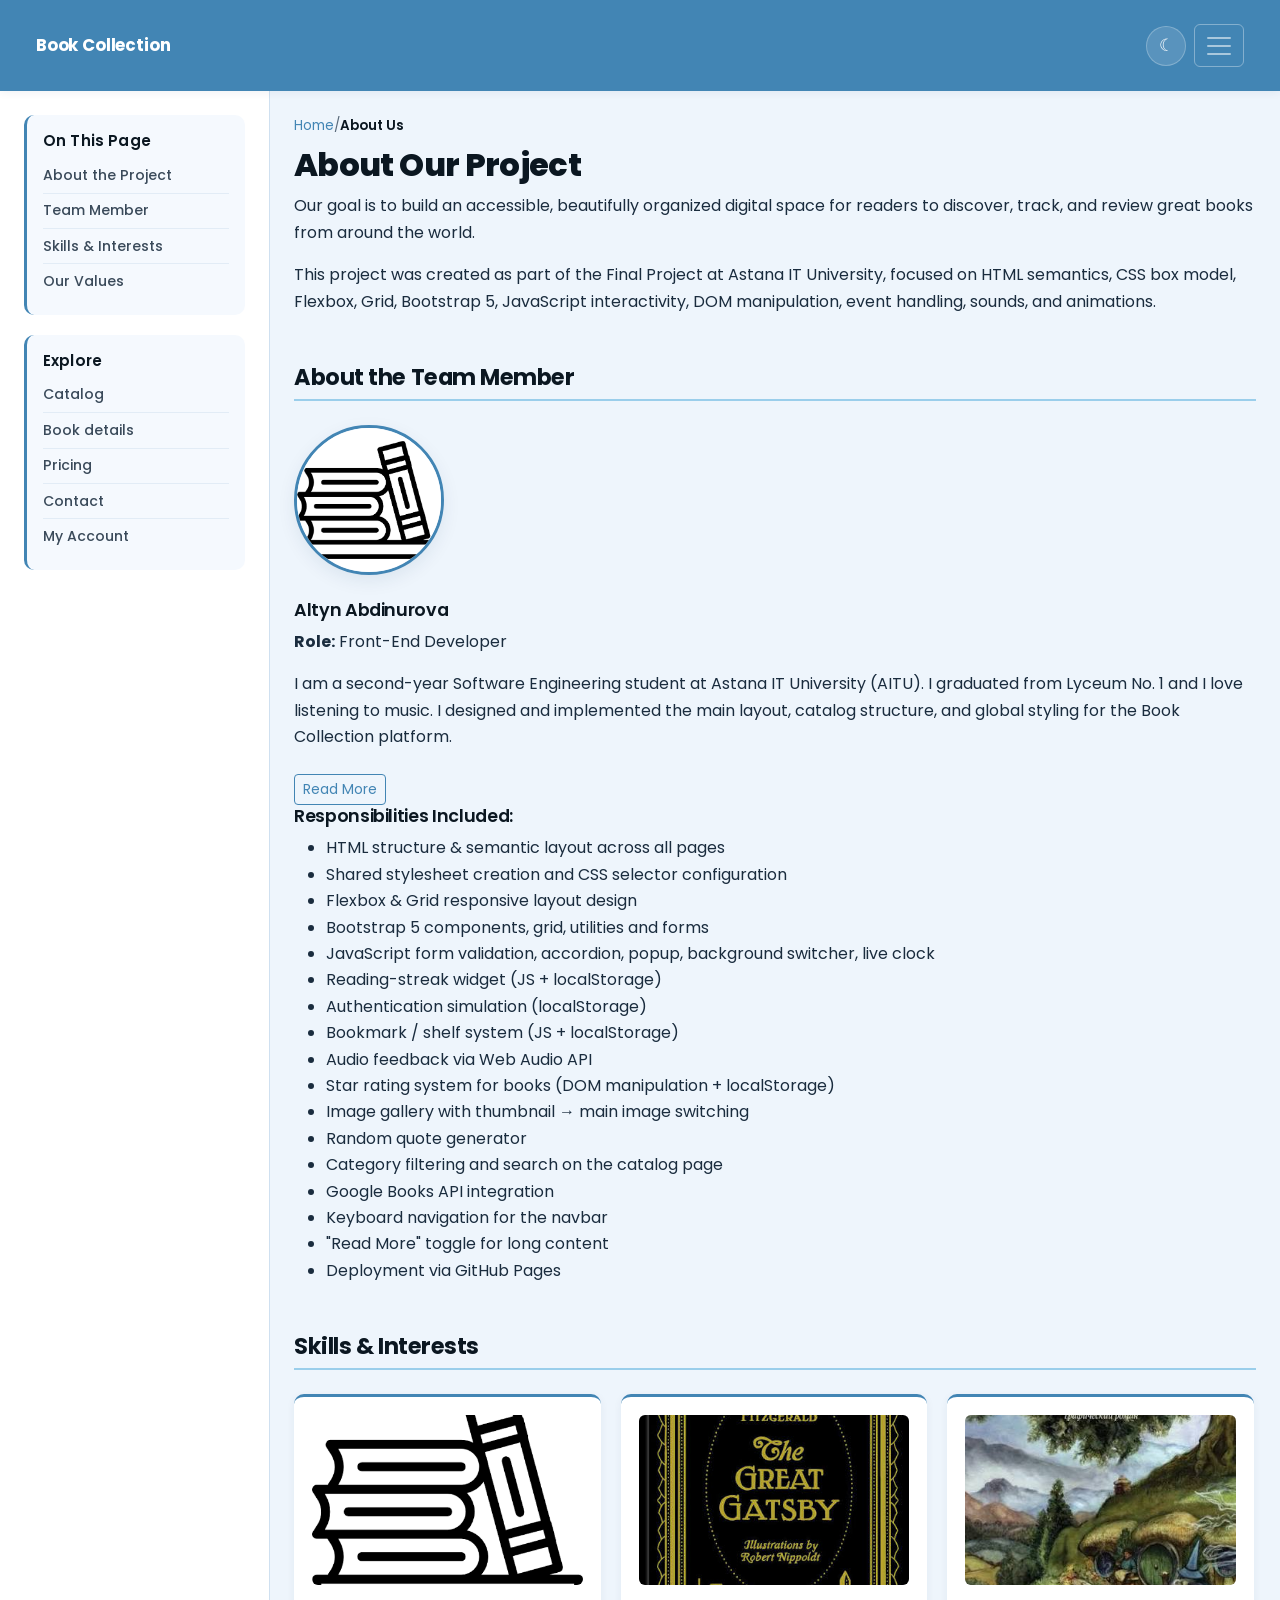
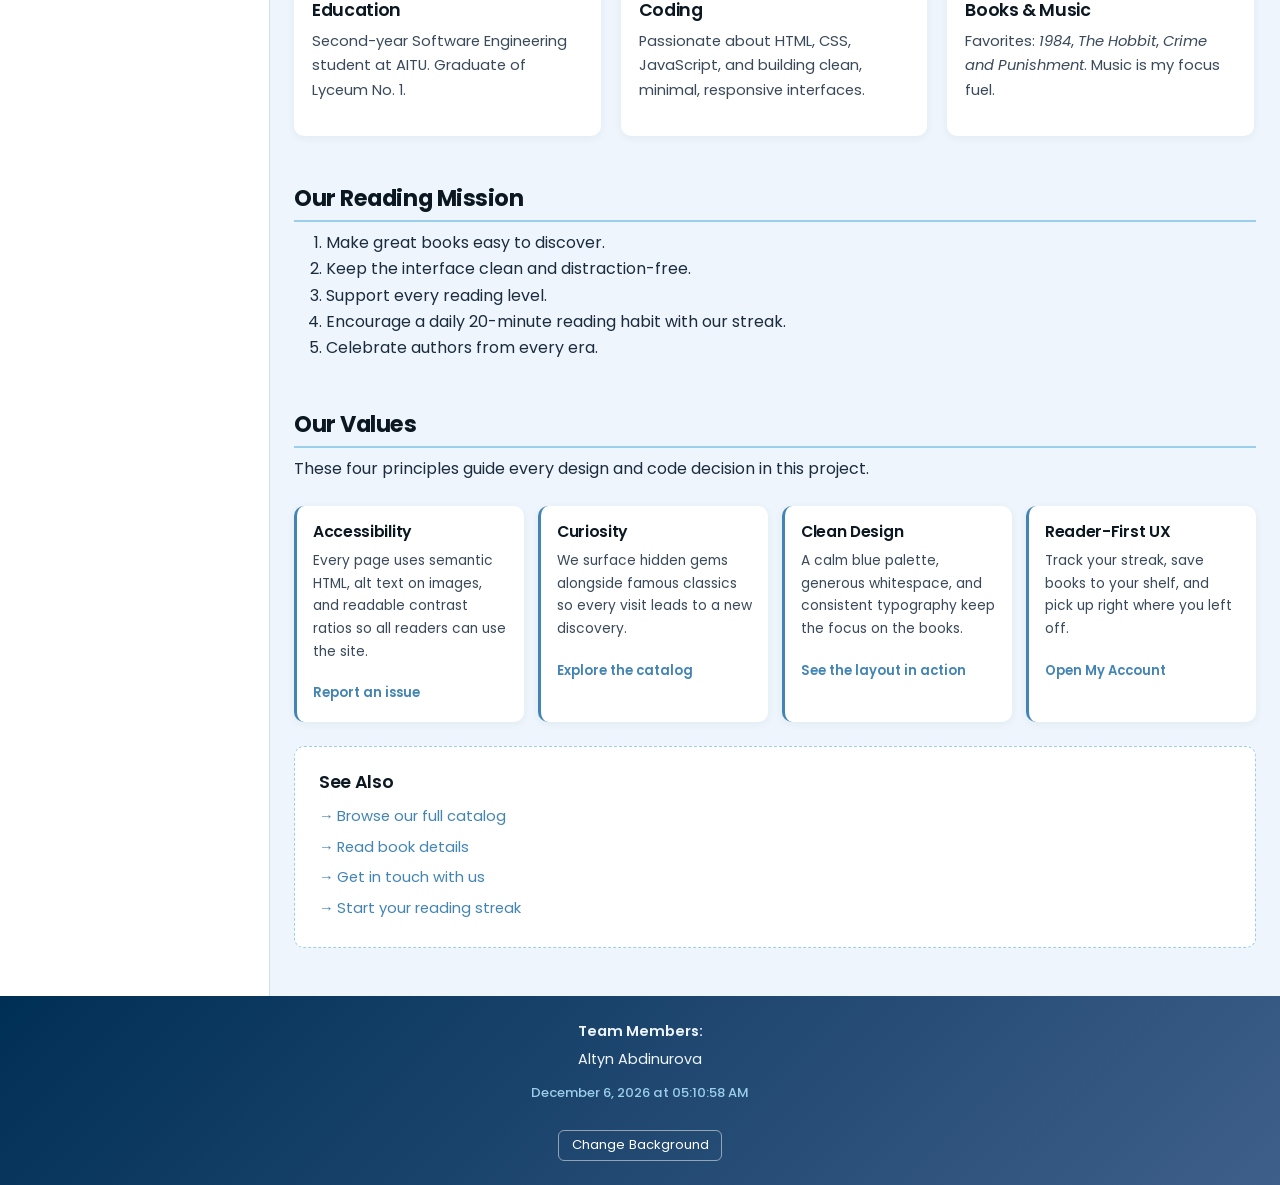
==== about.html @ de056c77 "commit" ====
<!DOCTYPE html>
<html lang="en">
<head>
  <meta charset="UTF-8">
  <meta name="viewport" content="width=device-width, initial-scale=1.0">
  <title>About Us — Digital Book Collection</title>
  <script src="js/theme-init.js"></script>
  <link href="https://cdn.jsdelivr.net/npm/bootstrap@5.3.2/dist/css/bootstrap.min.css" rel="stylesheet">
  <link rel="stylesheet" href="css/variables.css">
  <link rel="stylesheet" href="css/base.css">
  <link rel="stylesheet" href="css/layout.css">
  <link rel="stylesheet" href="css/components.css">
  <link rel="stylesheet" href="css/pages.css">
</head>
<body>
  <div class="page-grid mx-auto">
    <header id="main-header" class="px-3 px-lg-4 py-3">
      <nav class="navbar navbar-expand-xxl navbar-dark w-100" aria-label="Main navigation">
        <div class="container-fluid">
          <a class="navbar-brand" href="index.html">Book Collection</a>
          <div class="d-flex align-items-center gap-2 ms-auto order-xxl-last">
            <button class="theme-toggle" type="button" id="theme-toggle" aria-label="Toggle theme">☾</button>
            <button class="navbar-toggler" type="button" data-bs-toggle="collapse" data-bs-target="#navbarMain" aria-controls="navbarMain" aria-expanded="false" aria-label="Toggle navigation">
              <span class="navbar-toggler-icon"></span>
            </button>
          </div>
          <div class="collapse navbar-collapse" id="navbarMain">
            <ul class="navbar-nav ms-auto mb-2 mb-xxl-0">
              <li class="nav-item"><a class="nav-link" href="index.html">Home</a></li>
              <li class="nav-item"><a class="nav-link" href="catalog.html">Catalog</a></li>
              <li class="nav-item"><a class="nav-link" href="book-details.html">Book Details</a></li>
              <li class="nav-item"><a class="nav-link active" aria-current="page" href="about.html">About Us</a></li>
              <li class="nav-item"><a class="nav-link" href="pricing.html">Pricing</a></li>
              <li class="nav-item"><a class="nav-link" href="contact.html">Contact Us</a></li>
              <li class="nav-item"><a class="nav-link" href="account.html">My Account</a></li>
              <li class="nav-item"><a class="nav-link" href="reader.html">Read</a></li>
            </ul>
          </div>
        </div>
      </nav>
    </header>

    <aside class="sidebar p-3 p-lg-4">
      <div class="sidebar-block p-3">
        <h3 class="mb-2">On This Page</h3>
        <ul>
          <li><a href="#about-project">About the Project</a></li>
          <li><a href="#team">Team Member</a></li>
          <li><a href="#skills">Skills &amp; Interests</a></li>
          <li><a href="#values">Our Values</a></li>
        </ul>
      </div>
      <div class="sidebar-block p-3">
        <h3 class="mb-2">Explore</h3>
        <ul>
          <li><a href="catalog.html">Catalog</a></li>
          <li><a href="book-details.html">Book details</a></li>
          <li><a href="pricing.html">Pricing</a></li>
          <li><a href="contact.html">Contact</a></li>
          <li><a href="account.html">My Account</a></li>
        </ul>
      </div>
    </aside>

    <main class="main-content p-3 p-lg-4">
      <p class="breadcrumb mb-2"><a href="index.html">Home</a> / <span>About Us</span></p>

      <h1 id="about-project">About Our Project</h1>
      <p>Our goal is to build an accessible, beautifully organized digital space for readers to discover, track, and review great books from around the world.</p>
      <p>This project was created as part of the Final Project at Astana IT University, focused on HTML semantics, CSS box model, Flexbox, Grid, Bootstrap 5, JavaScript interactivity, DOM manipulation, event handling, sounds, and animations.</p>

      <h2 id="team" class="mt-4 mt-lg-5">About the Team Member</h2>
      <img src="imgs/logo.png" alt="Book Collection profile logo" class="profile-img my-4">

      <h3>Altyn Abdinurova</h3>
      <p><strong>Role:</strong> Front-End Developer</p>
      <p>I am a second-year Software Engineering student at Astana IT University (AITU). I graduated from Lyceum No. 1 and I love listening to music. I designed and implemented the main layout, catalog structure, and global styling for the Book Collection platform.</p>
      <button id="read-more-btn" class="btn btn-sm btn-outline-primary mt-2">Read More</button>
      <div id="read-more-content" class="mt-3 p-3 rounded">
        <p class="mb-0"><strong>More about Altyn:</strong> In her free time, she enjoys exploring new JavaScript libraries, contributing to open-source projects, and reading classic literature. She believes that a clean and accessible design can make a big difference in user experience.</p>
      </div>

      <h3>Responsibilities Included:</h3>
      <ul>
        <li>HTML structure &amp; semantic layout across all pages</li>
        <li>Shared stylesheet creation and CSS selector configuration</li>
        <li>Flexbox &amp; Grid responsive layout design</li>
        <li>Bootstrap 5 components, grid, utilities and forms</li>
        <li>JavaScript form validation, accordion, popup, background switcher, live clock</li>
        <li>Reading-streak widget (JS + localStorage)</li>
        <li>Authentication simulation (localStorage)</li>
        <li>Bookmark / shelf system (JS + localStorage)</li>
        <li>Audio feedback via Web Audio API</li>
        <li>Star rating system for books (DOM manipulation + localStorage)</li>
        <li>Image gallery with thumbnail → main image switching</li>
        <li>Random quote generator</li>
        <li>Category filtering and search on the catalog page</li>
        <li>Google Books API integration</li>
        <li>Keyboard navigation for the navbar</li>
        <li>"Read More" toggle for long content</li>
        <li>Deployment via GitHub Pages</li>
      </ul>

      <h2 id="skills" class="mt-4 mt-lg-5">Skills &amp; Interests</h2>
      <div class="custom-card-row my-4">
        <article class="custom-card">
          <img src="imgs/logo.png" alt="Education icon">
          <h3>Education</h3>
          <p>Second-year Software Engineering student at AITU. Graduate of Lyceum No. 1.</p>
        </article>
        <article class="custom-card">
          <img src="imgs/gatsby.jpg" alt="Coding icon">
          <h3>Coding</h3>
          <p>Passionate about HTML, CSS, JavaScript, and building clean, minimal, responsive interfaces.</p>
        </article>
        <article class="custom-card">
          <img src="imgs/hobbit.jpg" alt="Books icon">
          <h3>Books &amp; Music</h3>
          <p>Favorites: <em>1984</em>, <em>The Hobbit</em>, <em>Crime and Punishment</em>. Music is my focus fuel.</p>
        </article>
      </div>

      <h2 class="mt-4 mt-lg-5">Our Reading Mission</h2>
      <ol>
        <li>Make great books easy to discover.</li>
        <li>Keep the interface clean and distraction-free.</li>
        <li>Support every reading level.</li>
        <li>Encourage a daily 20-minute reading habit with our streak.</li>
        <li>Celebrate authors from every era.</li>
      </ol>

      <h2 id="values" class="mt-4 mt-lg-5">Our Values</h2>
      <p>These four principles guide every design and code decision in this project.</p>

      <div class="values-grid my-4">
        <div class="value-card p-3">
          <h3>Accessibility</h3>
          <p>Every page uses semantic HTML, alt text on images, and readable contrast ratios so all readers can use the site.</p>
          <a href="contact.html">Report an issue</a>
        </div>
        <div class="value-card p-3">
          <h3>Curiosity</h3>
          <p>We surface hidden gems alongside famous classics so every visit leads to a new discovery.</p>
          <a href="catalog.html">Explore the catalog</a>
        </div>
        <div class="value-card p-3">
          <h3>Clean Design</h3>
          <p>A calm blue palette, generous whitespace, and consistent typography keep the focus on the books.</p>
          <a href="book-details.html">See the layout in action</a>
        </div>
        <div class="value-card p-3">
          <h3>Reader-First UX</h3>
          <p>Track your streak, save books to your shelf, and pick up right where you left off.</p>
          <a href="account.html">Open My Account</a>
        </div>
      </div>

      <div class="see-also my-4 p-3 p-lg-4">
        <h3 class="mb-2">See Also</h3>
        <ul class="mb-0">
          <li><a href="catalog.html">Browse our full catalog</a></li>
          <li><a href="book-details.html">Read book details</a></li>
          <li><a href="contact.html">Get in touch with us</a></li>
          <li><a href="account.html">Start your reading streak</a></li>
        </ul>
      </div>
    </main>

    <footer class="p-4">
      <p class="mb-1">Team Members:</p>
      <ul><li>Altyn Abdinurova</li></ul>
      <p id="datetime" class="footer-datetime"></p>
      <button id="bg-color-btn" type="button" class="btn btn-sm btn-outline-light">Change Background</button>
    </footer>
  </div>

  <script src="https://code.jquery.com/jquery-3.7.1.min.js"></script>
  <script src="https://cdn.jsdelivr.net/npm/bootstrap@5.3.2/dist/js/bootstrap.bundle.min.js"></script>
  <script src="js/shared.js"></script>
  <script src="js/jquery-effects.js"></script>
</body>
</html>
---- css/variables.css ----
/* VARIABLES.CSS — CSS variables and themes */

@import url('https://fonts.googleapis.com/css2?family=Poppins:wght@400;500;600;700;800&display=swap');

:root {
  --bg-page: #eef5fc;
  --bg-surface: #ffffff;
  --bg-surface-2: #f5f9fe;
  --bg-surface-3: #e6f0fa;
  --bg-sidebar: #ffffff;
  --bg-header: #4285B4;
  --bg-footer: linear-gradient(135deg, #002F55 0%, #3E5F8A 100%);
  --bg-input: #f8fbff;

  --text-strong: #0b1721;
  --text-primary: #1a2c3e;
  --text-secondary: #3a4a5a;
  --text-muted: #5b6b7b;
  --text-on-dark: #eef5fc;

  --primary: #4285B4;
  --primary-dark: #002F55;
  --primary-mid: #3E5F8A;
  --primary-cornflower: #6495ED;
  --primary-pale: #9ACEEB;
  --primary-soft: #ABCDEF;
  --teal: #0095B6;
  --red: #D0021B;
  --red-hover: #b01a2f;

  --border: #cfe0f0;
  --border-soft: #e2ecf6;
  --shadow-sm: 0 2px 8px rgba(0, 47, 85, 0.06);
  --shadow-md: 0 6px 18px rgba(0, 47, 85, 0.08);
  --shadow-lg: 0 12px 32px rgba(0, 47, 85, 0.12);

  --radius-sm: 6px;
  --radius: 10px;
  --radius-lg: 14px;

  --t-fast: 0.15s ease;
  --t: 0.25s ease;
  --t-slow: 0.35s ease;
}

[data-theme="dark"] {
  --bg-page: #0a1a2e;
  --bg-surface: #142740;
  --bg-surface-2: #1a3350;
  --bg-surface-3: #1f3d5f;
  --bg-sidebar: #0f2138;
  --bg-header: #1a3350;
  --bg-footer: linear-gradient(135deg, #04121f 0%, #0f2138 100%);
  --bg-input: #0e1e33;

  --text-strong: #f0f6fc;
  --text-primary: #d8e5f0;
  --text-secondary: #b8c8d8;
  --text-muted: #7a8fa8;
  --text-on-dark: #eef5fc;

  --primary: #6495ED;
  --primary-dark: #9ACEEB;
  --primary-mid: #4285B4;
  --primary-cornflower: #ABCDEF;
  --primary-pale: #9ACEEB;
  --primary-soft: #3E5F8A;
  --teal: #3EC8E0;
  --red: #ff4d63;
  --red-hover: #e63348;

  --border: #1e3a5f;
  --border-soft: #223d5f;
  --shadow-sm: 0 2px 8px rgba(0, 0, 0, 0.3);
  --shadow-md: 0 6px 18px rgba(0, 0, 0, 0.4);
  --shadow-lg: 0 12px 32px rgba(0, 0, 0, 0.5);
}
---- css/base.css ----
/* ============================================
BASE.CSS — Reset, typography, utilities, Bootstrap overrides
============================================ */

* { margin: 0; padding: 0; box-sizing: border-box; }

html { scroll-behavior: smooth; }

body {
  font-family: 'Poppins', 'Segoe UI', Tahoma, Geneva, Verdana, sans-serif;
  background-color: var(--bg-page);
  color: var(--text-primary);
  line-height: 1.65;
  font-weight: 400;
  min-height: 100vh;
  transition: background-color var(--t), color var(--t);
}

h1, h2, h3, h4 {
  color: var(--text-strong);
  font-weight: 700;
  letter-spacing: -0.02em;
  line-height: 1.25;
  transition: color var(--t);
}
h1 { font-size: 2rem; font-weight: 800; }
h2 { font-size: 1.4rem; padding-bottom: .5rem; border-bottom: 2px solid var(--primary-pale); }
h3 { font-size: 1.1rem; font-weight: 600; }
h4 { font-size: 0.97rem; font-weight: 600; }

p { color: var(--text-primary); }

a {
  color: var(--primary);
  text-decoration: none;
  transition: color var(--t);
}
a:hover { color: var(--primary-dark); text-decoration: underline; }

img { max-width: 100%; display: block; }

/* UTILITIES */
.form-narrow { max-width: 620px; }
.form-narrow-sm { max-width: 540px; }
.text-small { font-size: .88rem; color: var(--text-muted); }
.text-tiny { font-size: .8rem; }

/* BOOTSTRAP OVERRIDES */
.form-control, .form-select {
  background-color: var(--bg-input) !important;
  border: 1px solid var(--border) !important;
  color: var(--text-primary) !important;
  border-radius: var(--radius-sm);
}
.form-control:focus,
.form-select:focus,
.form-check-input:focus {
  background-color: var(--bg-input) !important;
  color: var(--text-primary) !important;
  border-color: var(--primary) !important;
  box-shadow: 0 0 0 3px rgba(66, 133, 180, 0.2) !important;
}
[data-theme="dark"] .form-control:focus,
[data-theme="dark"] .form-select:focus {
  box-shadow: 0 0 0 3px rgba(100, 149, 237, 0.3) !important;
}
.form-control::placeholder { color: var(--text-muted); opacity: .7; }
.form-check-input {
  background-color: var(--bg-input);
  border-color: var(--border);
}
.form-check-input:checked {
  background-color: var(--primary) !important;
  border-color: var(--primary) !important;
}

.input-group-text {
  background-color: var(--bg-surface-2) !important;
  border: 1px solid var(--border) !important;
  color: var(--text-secondary) !important;
}

input:-webkit-autofill,
input:-webkit-autofill:hover,
input:-webkit-autofill:focus,
textarea:-webkit-autofill,
select:-webkit-autofill {
  -webkit-text-fill-color: var(--text-primary) !important;
  -webkit-box-shadow: 0 0 0 1000px var(--bg-input) inset !important;
  transition: background-color 5000s ease-in-out 0s;
  caret-color: var(--primary);
}

.btn-check:checked + .btn-outline-primary,
.btn-check:active + .btn-outline-primary {
  background-color: var(--primary) !important;
  border-color: var(--primary) !important;
  color: #fff !important;
}
.btn-outline-primary {
  color: var(--primary) !important;
  border-color: var(--primary) !important;
}
.btn-outline-primary:hover {
  background-color: var(--primary) !important;
  border-color: var(--primary) !important;
  color: #fff !important;
}

.btn-primary {
  background-color: var(--primary) !important;
  border-color: var(--primary) !important;
  color: #fff !important;
}
.btn-primary:hover, .btn-primary:focus {
  background-color: var(--primary-mid) !important;
  border-color: var(--primary-mid) !important;
  color: #fff !important;
}

.btn-warning {
  background-color: var(--red) !important;
  border-color: var(--red) !important;
  color: #fff !important;
}
.btn-warning:hover {
  background-color: var(--red-hover) !important;
  border-color: var(--red-hover) !important;
  color: #fff !important;
}

.btn-outline-secondary {
  color: var(--text-secondary) !important;
  border-color: var(--border) !important;
}
.btn-outline-secondary:hover {
  background-color: var(--text-secondary) !important;
  color: #fff !important;
}

.btn-outline-light {
  color: #fff !important;
  border-color: rgba(255,255,255,.5) !important;
}
.btn-outline-light:hover {
  background-color: rgba(255,255,255,.15) !important;
  color: #fff !important;
}

.card {
  background-color: var(--bg-surface) !important;
  border: 1px solid var(--border-soft) !important;
  color: var(--text-primary);
  border-radius: var(--radius);
  overflow: hidden;
  transition: background-color var(--t), border-color var(--t);
}
.card-body { color: var(--text-primary); }
.card-title { color: var(--text-strong); }
.card-text { color: var(--text-secondary); }
.card-img-top { height: 220px; object-fit: cover; }

.table {
  color: var(--text-primary);
  border-color: var(--border);
  background: transparent;
}
.table > :not(caption) > * > * {
  background-color: transparent !important;
  color: var(--text-primary) !important;
  border-color: var(--border) !important;
}
.table-striped > tbody > tr:nth-of-type(odd) > * {
  background-color: transparent !important;
  color: var(--text-primary) !important;
}
.table-hover > tbody > tr:hover > * {
  background-color: var(--bg-surface-2) !important;
}
.table-dark {
  background-color: var(--primary-dark) !important;
}
.table-dark th {
  color: #fff !important;
  background-color: var(--primary-dark) !important;
}
.table-scroll { background: transparent; }

/* RESPONSIVE (basic typography) */
@media (max-width: 576px) {
  body { font-size: 14px; }
  h1 { font-size: 1.5rem; }
  h2 { font-size: 1.15rem; }
  h3 { font-size: .98rem; }
}
@media (min-width: 577px) and (max-width: 992px) {
  body { font-size: 15px; }
  h1 { font-size: 1.75rem; }
  h2 { font-size: 1.25rem; }
}
@media (min-width: 993px) {
  body { font-size: 16px; }
  h1 { font-size: 2rem; }
  h2 { font-size: 1.4rem; }
}
---- css/layout.css ----
/* ============================================
   LAYOUT.CSS — page-grid, header, sidebar, footer, breadcrumb
   ============================================ */

/* LAYOUT */
.page-grid {
  display: grid;
  grid-template-areas: "header header" "sidebar main" "footer footer";
  grid-template-columns: 270px minmax(0, 1fr);
  grid-template-rows: auto 1fr auto;
  min-height: 100vh;
  width: 100%;
  max-width: 1500px;
}
#main-header { grid-area: header; }
.page-grid .sidebar { grid-area: sidebar; }
.page-grid .main-content { grid-area: main; }
.page-grid footer { grid-area: footer; }

.main-content {
  background-color: var(--bg-page);
  min-width: 0;
  transition: background-color var(--t);
}

/* HEADER / NAVBAR */
#main-header {
  display: flex;
  justify-content: space-between;
  align-items: center;
  gap: 16px;
  box-shadow: var(--shadow-sm);
  position: sticky;
  top: 0;
  z-index: 100;
  flex-wrap: wrap;
  background-color: var(--bg-header);
  transition: background-color var(--t);
}

.navbar.bg-primary {
  background-color: transparent !important;
  padding: 0;
}
.navbar.bg-primary .container-fluid { gap: 8px; }

.navbar-brand {
  color: #fff !important;
  font-size: 1.05rem;
  font-weight: 700;
  letter-spacing: -0.01em;
  white-space: nowrap;
}
.navbar-brand:hover { color: #fff !important; text-decoration: none; }

.navbar-collapse { min-width: 0; }
.navbar-nav { flex-wrap: wrap; }

.navbar-nav .nav-link {
  color: rgba(255, 255, 255, 0.85) !important;
  font-weight: 500;
  font-size: .88rem;
  padding: .4rem .7rem !important;
  border-radius: var(--radius-sm);
  transition: background-color var(--t), color var(--t);
}
.navbar-nav .nav-link:hover {
  color: #fff !important;
  background-color: rgba(255, 255, 255, 0.12);
  text-decoration: none;
}
.navbar-nav .nav-link.active {
  color: #fff !important;
  background-color: rgba(255, 255, 255, 0.18);
}

.navbar-toggler {
  border: 1px solid rgba(255, 255, 255, 0.35);
  padding: .35rem .55rem;
}
.navbar-toggler:focus { box-shadow: 0 0 0 2px rgba(255, 255, 255, 0.4); }

.theme-toggle {
  width: 40px;
  height: 40px;
  border-radius: 50%;
  background: rgba(255, 255, 255, 0.12);
  border: 1px solid rgba(255, 255, 255, 0.25);
  color: #fff;
  font-size: 1.05rem;
  cursor: pointer;
  display: inline-flex;
  align-items: center;
  justify-content: center;
  transition: background var(--t-fast), transform var(--t-fast);
  padding: 0;
  line-height: 1;
  flex-shrink: 0;
}
.theme-toggle:hover {
  background: rgba(255, 255, 255, 0.22);
  transform: scale(1.06);
}
.theme-toggle:focus-visible {
  outline: 3px solid rgba(255, 255, 255, 0.55);
  outline-offset: 2px;
}

.navbar-nav .nav-link:focus-visible {
  outline: 3px solid #fff;
  outline-offset: 2px;
}

/* SIDEBAR */
.sidebar {
  background-color: var(--bg-sidebar);
  border-right: 1px solid var(--border);
  display: flex;
  flex-direction: column;
  gap: 20px;
  transition: background-color var(--t), border-color var(--t);
}

.sidebar-block {
  background-color: var(--bg-surface-2);
  border-left: 3px solid var(--primary);
  border-radius: var(--radius);
  transition: background-color var(--t), border-color var(--t);
}
.sidebar-block h3 {
  font-size: .95rem;
  color: var(--text-strong);
  letter-spacing: .01em;
}
.sidebar-block ul { list-style: none; margin: 0; padding: 0; }
.sidebar-block li {
  border-bottom: 1px solid var(--border-soft);
  font-size: .88rem;
  padding: .35rem 0;
}
.sidebar-block li:last-child { border-bottom: none; }
.sidebar-block a { color: var(--text-secondary); font-weight: 500; }
.sidebar-block a:hover { color: var(--primary); }

/* BREADCRUMB */
.breadcrumb {
  font-size: .84rem;
  color: var(--text-muted);
  background: transparent;
  padding: 0;
  margin: 0;
}
.breadcrumb a { color: var(--primary); }
.breadcrumb span { color: var(--text-strong); font-weight: 600; }

/* FOOTER */
footer {
  background: var(--bg-footer);
  color: var(--text-on-dark);
  text-align: center;
  font-size: .9rem;
  transition: background var(--t);
}
footer p { font-weight: 600; color: inherit; }
footer ul {
  list-style: none;
  margin: 0;
  padding: 0;
  display: flex;
  justify-content: center;
  gap: 18px;
  flex-wrap: wrap;
}
footer li { display: inline; }
footer a { color: var(--primary-pale); }
footer a:hover { color: #fff; }

.footer-datetime {
  font-size: .82rem;
  font-weight: 500 !important;
  color: var(--primary-pale) !important;
  margin-top: 10px;
}
#bg-color-btn {
  margin-top: 10px;
  border: 1px solid rgba(255, 255, 255, 0.35);
  color: #fff;
  background: transparent;
  font-size: .82rem;
  padding: .3rem .8rem;
  border-radius: var(--radius-sm);
  transition: background var(--t), color var(--t);
}
#bg-color-btn:hover {
  background: rgba(255, 255, 255, 0.15);
  color: #fff;
}

/* RESPONSIVE */
@media (max-width: 900px) {
  .page-grid {
    grid-template-areas: "header" "sidebar" "main" "footer";
    grid-template-columns: 1fr;
  }
  .sidebar { border-right: none; border-bottom: 1px solid var(--border); }
}
@media (max-width: 760px) {
  #main-header { flex-direction: row; align-items: center; gap: 8px; }
}
---- css/components.css ----
/* ============================================
COMPONENTS.CSS — UI components, animations, jQuery styles
   ============================================ */

/* PAGE IMAGES */
.page-img {
  width: 100%;
  max-width: 340px;
  height: auto;
  border-radius: var(--radius);
  box-shadow: var(--shadow-md);
}
.profile-img {
  width: 150px;
  height: 150px;
  border-radius: 50%;
  object-fit: cover;
  display: block;
  border: 3px solid var(--primary);
  box-shadow: var(--shadow-md);
}
.carousel-img { height: 420px; object-fit: cover; }
.carousel-caption {
  background: rgba(0, 47, 85, 0.75);
  border-radius: var(--radius-sm);
  backdrop-filter: blur(3px);
}
[data-theme="dark"] .carousel-caption { background: rgba(0, 0, 0, 0.7); }

/* CARDS */
.info-card {
  background: var(--bg-surface);
  border-radius: var(--radius);
  border-left: 3px solid var(--primary);
  box-shadow: var(--shadow-sm);
  transition: transform var(--t), box-shadow var(--t), background-color var(--t);
}
.info-card:hover {
  transform: translateY(-3px);
  box-shadow: var(--shadow-md);
}
.info-card h3 { color: var(--text-strong); font-size: 1rem; }
.info-card .big-number {
  font-size: 1.9rem;
  font-weight: 800;
  color: var(--primary);
  display: block;
  letter-spacing: -.03em;
}

.quote-card {
  background: var(--bg-surface-2);
  border-left: 4px solid var(--primary);
  border-radius: var(--radius);
  font-style: italic;
  color: var(--text-strong);
  box-shadow: var(--shadow-sm);
}

.see-also {
  background: var(--bg-surface);
  border-radius: var(--radius);
  border: 1px dashed var(--primary-pale);
  transition: background-color var(--t), border-color var(--t);
}
.see-also ul { list-style: none; margin-left: 0; padding-left: 0; }
.see-also li { padding: .2rem 0; font-size: .92rem; }
.see-also li::before { content: "→ "; color: var(--primary); font-weight: 700; }

/* HERO */
.hero {
  background: linear-gradient(135deg, var(--bg-surface) 0%, var(--bg-surface-2) 100%);
  border-radius: var(--radius-lg);
  box-shadow: var(--shadow-md);
  border-left: 4px solid var(--primary);
  transition: background var(--t);
}
[data-theme="dark"] .hero {
  background: linear-gradient(135deg, #142740 0%, #1a3350 100%);
}
.hero-actions { display: flex; gap: 10px; flex-wrap: wrap; }

/* GALLERY */
.gallery-container { display: grid; gap: 12px; }
.gallery-main {
  display: grid;
  place-items: center;
  min-height: 320px;
  padding: 12px;
  overflow: hidden;
  background: var(--bg-surface);
  border: 1px solid var(--border);
  border-radius: var(--radius);
  box-shadow: var(--shadow-sm);
}
.gallery-main img { width: 100%; height: 420px; object-fit: contain; }
.gallery-thumbs { display: grid; grid-template-columns: repeat(6, 1fr); gap: 10px; }
.gallery-thumb {
  overflow: hidden;
  aspect-ratio: 1/1;
  cursor: pointer;
  border: 2px solid transparent;
  border-radius: var(--radius);
  box-shadow: var(--shadow-sm);
  transition: border-color var(--t), transform var(--t);
}
.gallery-thumb:hover { transform: translateY(-2px); }
.gallery-thumb.active-thumb { border-color: var(--primary); }
.gallery-thumb img { display: block; width: 100%; height: 100%; object-fit: cover; }

/* BOOK LIST / DETAILS */
.book-card {
  background: var(--bg-surface);
  border-radius: var(--radius);
  box-shadow: var(--shadow-sm);
  border-left: 3px solid var(--primary);
  overflow: hidden;
  transition: box-shadow var(--t), transform var(--t), background-color var(--t);
}
.book-card:hover {
  box-shadow: var(--shadow-md);
  transform: translateY(-2px);
}
.book-summary {
  display: flex;
  align-items: center;
  gap: 18px;
  cursor: pointer;
  list-style: none;
}
.book-summary::-webkit-details-marker { display: none; }
.book-summary:hover { background: var(--bg-surface-2); }
.book-summary img {
  width: 75px;
  height: 110px;
  object-fit: cover;
  border-radius: var(--radius-sm);
  flex-shrink: 0;
  box-shadow: var(--shadow-sm);
}
.book-info { flex: 1; min-width: 0; }
.book-info h3 { font-size: 1.05rem; color: var(--text-strong); font-weight: 700; }
.book-author { color: var(--primary); font-weight: 500; font-size: .85rem; }
.book-short { color: var(--text-secondary); font-size: .9rem; }
.book-toggle { display: inline-block; color: var(--primary); font-size: .82rem; font-weight: 600; }
.book-card[open] .book-toggle::after { content: "  ▴"; }
.book-card:not([open]) .book-toggle::after { content: "  ▸"; }

.book-details {
  border-top: 1px solid var(--border-soft);
  background: var(--bg-surface-2);
  animation: fadeIn .3s;
}
.book-details blockquote {
  border-left: 3px solid var(--primary);
  background: var(--bg-surface);
  border-radius: var(--radius-sm);
  font-style: italic;
  color: var(--text-strong);
  font-size: .9rem;
}

@keyframes fadeIn {
  from { opacity: 0; transform: translateY(-4px); }
  to { opacity: 1; transform: translateY(0); }
}

/* CUSTOM CARD ROW */
.custom-card-row {
  display: flex;
  flex-wrap: wrap;
  gap: 20px;
  align-items: stretch;
}
.custom-card {
  flex: 1 1 260px;
  display: flex;
  flex-direction: column;
  background: var(--bg-surface);
  border-radius: var(--radius);
  padding: 18px;
  box-shadow: var(--shadow-sm);
  border-top: 3px solid var(--primary);
  transition: transform var(--t), box-shadow var(--t), background-color var(--t);
}
.custom-card:hover {
  transform: translateY(-4px);
  box-shadow: var(--shadow-md);
}
.custom-card img {
  width: 100%;
  height: 170px;
  object-fit: cover;
  border-radius: var(--radius-sm);
  margin-bottom: 14px;
}
.custom-card h3 { color: var(--text-strong); }
.custom-card p { flex: 1; color: var(--text-secondary); font-size: .92rem; }

@media (max-width: 576px) {
  .custom-card-row { flex-direction: column; }
  .custom-card { flex: 1 1 100%; }
}
@media (min-width: 577px) and (max-width: 992px) {
  .custom-card { flex: 0 0 calc(50% - 10px); }
}
@media (min-width: 993px) {
  .custom-card { flex: 0 0 calc(33.333% - 14px); }
}

/* AUTHOR CARDS */
.author-grid {
  display: grid;
  grid-template-columns: repeat(auto-fit, minmax(220px, 1fr));
  gap: 16px;
}
.author-card {
  background: var(--bg-surface);
  border-radius: var(--radius);
  box-shadow: var(--shadow-sm);
  border-top: 3px solid var(--primary);
  transition: transform var(--t), box-shadow var(--t), background-color var(--t);
}
.author-card:hover {
  transform: translateY(-3px);
  box-shadow: var(--shadow-md);
}
.author-card h3 { color: var(--text-strong); font-size: 1.02rem; }
.author-card .author-meta { font-size: .78rem; color: var(--primary); font-weight: 600; }
.author-card p { font-size: .86rem; color: var(--text-muted); }
.author-card a.author-link { font-size: .84rem; font-weight: 600; color: var(--primary); }

/* VALUES */
.values-grid {
  display: grid;
  grid-template-columns: repeat(auto-fit, minmax(210px, 1fr));
  gap: 14px;
}
.value-card {
  background: var(--bg-surface);
  border-radius: var(--radius);
  box-shadow: var(--shadow-sm);
  border-left: 3px solid var(--primary);
  transition: transform var(--t), box-shadow var(--t), background-color var(--t);
}
.value-card:hover {
  transform: translateY(-3px);
  box-shadow: var(--shadow-md);
}
.value-card h3 { font-size: .98rem; }
.value-card p { font-size: .86rem; color: var(--text-secondary); }
.value-card a { font-size: .82rem; font-weight: 600; color: var(--primary); }

/* AUTH TABS */
.auth-tabs {
  display: flex;
  gap: 6px;
  background: var(--bg-surface-2);
  border-radius: var(--radius);
  max-width: 540px;
}
.auth-tab {
  flex: 1;
  background: transparent;
  color: var(--text-secondary);
  border: none;
  border-radius: var(--radius-sm);
  font-family: inherit;
  font-size: .93rem;
  font-weight: 600;
  cursor: pointer;
  transition: background var(--t), color var(--t);
}
.auth-tab:hover { background: var(--bg-surface-3); color: var(--text-strong); }
.auth-tab.active {
  background: var(--bg-surface);
  color: var(--text-strong);
  box-shadow: var(--shadow-sm);
  font-weight: 700;
}
.auth-hint { font-size: .86rem; color: var(--text-muted); }
.auth-error {
  background: rgba(208, 2, 27, 0.08);
  color: var(--red);
  border-left: 3px solid var(--red);
  border-radius: var(--radius-sm);
  font-size: .86rem;
  font-weight: 500;
}
[data-theme="dark"] .auth-error { background: rgba(255, 77, 99, 0.12); }
.auth-success {
  background: rgba(40, 167, 69, 0.1);
  color: #28a745;
  border-left: 3px solid #28a745;
  border-radius: var(--radius-sm);
  font-size: .86rem;
  font-weight: 500;
}
[data-theme="dark"] .auth-success {
  background: rgba(40, 167, 69, 0.15);
  color: #4cd964;
}

/* ACCORDION */
.accordion-custom { display: flex; flex-direction: column; gap: 8px; }
.accordion-item-custom {
  border: 1px solid var(--border) !important;
  border-radius: var(--radius);
  overflow: hidden;
  background: var(--bg-surface) !important;
  box-shadow: var(--shadow-sm);
  transition: background var(--t), border-color var(--t);
}
.accordion-header {
  width: 100%;
  text-align: left;
  padding: 14px 18px;
  background: var(--bg-surface-2) !important;
  border: none;
  font-weight: 600;
  font-family: inherit;
  font-size: .96rem;
  color: var(--text-strong) !important;
  cursor: pointer;
  transition: background var(--t), color var(--t);
  display: flex;
  justify-content: space-between;
  align-items: center;
  gap: 12px;
}
.accordion-header::after {
  content: "+";
  font-size: 1.3rem;
  color: var(--primary);
  transition: transform var(--t-slow);
  font-weight: 700;
}
.accordion-item-custom.active .accordion-header::after {
  content: "−";
  transform: rotate(180deg);
}
.accordion-header:hover { background: var(--bg-surface-3) !important; }
.accordion-header:focus-visible {
  outline: 3px solid var(--primary);
  outline-offset: -3px;
}
.accordion-content {
  max-height: 0;
  overflow: hidden;
  transition: max-height var(--t-slow);
  padding: 0 18px;
  background: var(--bg-surface) !important;
}
.accordion-content p {
  margin: 0;
  padding: 12px 0 16px;
  color: var(--text-secondary) !important;
  font-size: .92rem;
  line-height: 1.6;
}

/* POPUP */
.popup-overlay {
  position: fixed;
  inset: 0;
  background: rgba(0, 47, 85, 0.65);
  display: flex;
  align-items: center;
  justify-content: center;
  z-index: 1050;
  padding: 16px;
  animation: fadeIn .25s ease;
}
.popup-overlay[hidden] { display: none; }
.popup-form {
  background: var(--bg-surface);
  color: var(--text-primary);
  border-radius: var(--radius-lg);
  max-width: 420px;
  width: 100%;
  position: relative;
  box-shadow: var(--shadow-lg);
  animation: popIn .3s ease;
}
@keyframes popIn {
  from { opacity: 0; transform: scale(.92) translateY(10px); }
  to   { opacity: 1; transform: scale(1) translateY(0); }
}

/* SCROLL MARGIN */
.book-card, h2[id], h1[id] { scroll-margin-top: 90px; }

/* INTERACTIVE ELEMENTS */
.greeting-text {
  font-size: 1.05rem;
  font-weight: 500;
  color: var(--primary);
  font-style: italic;
}

.quote-generator {
  background: var(--bg-surface);
  border-radius: var(--radius);
  border-left: 4px solid var(--primary);
  box-shadow: var(--shadow-sm);
}
.quote-text {
  font-family: Georgia, 'Times New Roman', serif;
  font-size: 1.1rem;
  font-style: italic;
  color: var(--text-strong);
}

.filter-bar {
  display: flex;
  flex-wrap: wrap;
  gap: 8px;
}
.filter-btn {
  font-size: .85rem;
  padding: .35rem .9rem;
  border-radius: 20px;
}
.filter-btn.active {
  background: var(--primary) !important;
  color: #fff !important;
  border-color: var(--primary) !important;
}

.book-rating {
  display: flex;
  align-items: center;
  gap: 2px;
}
.rating-star {
  transition: transform 0.2s, color 0.2s;
  user-select: none;
}
.rating-star:hover { transform: scale(1.2); }

#read-more-content {
  display: none;
  background: var(--bg-surface-2) !important;
  border-radius: var(--radius-sm);
  border-left: 3px solid var(--primary-pale);
}

.greet-group { max-width: 380px; }

.add-to-shelf { transition: transform var(--t-fast), background-color var(--t), border-color var(--t); }
.add-to-shelf.on-shelf {
  background-color: #28a745;
  border-color: #28a745;
  color: #fff;
}

.fade-in-up { animation: fadeInUp .35s ease both; }
@keyframes fadeInUp {
  from { opacity: 0; transform: translateY(12px); }
  to   { opacity: 1; transform: translateY(0); }
}

/* jQuery-effects */
.search-wrap { max-width: 480px; }

#scroll-progress {
  position: fixed;
  top: 0;
  left: 0;
  width: 0;
  height: 5px;
  z-index: 9999;
  background: linear-gradient(90deg,
    #4285B4 0%,
    #6495ED 25%,
    #9ACEEB 50%,
    #f1359c 75%,
    #ffd324 100%);
  box-shadow: 0 0 10px rgba(100, 149, 237, 0.6);
  transition: width 0.08s linear;
}

.toast-notification {
  position: fixed;
  right: 20px;
  bottom: 20px;
  z-index: 9998;
  max-width: min(360px, calc(100vw - 40px));
  padding: 12px 18px;
  border-radius: var(--radius);
  color: #fff;
  font-weight: 500;
  font-size: 0.92rem;
  box-shadow: var(--shadow-lg);
  opacity: 0;
  transform: translateY(16px);
  transition: opacity 0.3s ease, transform 0.3s ease;
  pointer-events: none;
}
.toast-notification.toast-visible {
  opacity: 1;
  transform: translateY(0);
}
.toast-notification.toast-hide {
  opacity: 0;
  transform: translateY(-16px);
}
.toast-notification.toast-success { background: #28a745; }
.toast-notification.toast-info    { background: #4285B4; }
.toast-notification.toast-error   { background: #D0021B; }

mark.search-hl {
  background: #ffd324;
  color: #111;
  padding: 0 2px;
  border-radius: 2px;
}

.copy-quote-btn {
  font-size: 0.75rem;
  padding: 0.15rem 0.55rem;
  vertical-align: middle;
  transition: background-color 0.2s ease, color 0.2s ease;
}

.lazy-img {
  background: var(--bg-surface-3);
  min-height: 40px;
}

.spinner-border-sm {
  width: 1rem;
  height: 1rem;
  border-width: 0.15em;
}

#search-suggestions {
  top: 100%;
  left: 0;
  z-index: 1050;
  max-height: 280px;
  overflow-y: auto;
  border: 0;
  box-shadow: var(--shadow-md);
}
#search-suggestions .list-group-item {
  cursor: pointer;
}

/* RESPONSIVE components */
@media (max-width: 1100px) {
  .gallery-thumbs { grid-template-columns: repeat(4, 1fr); }
}
@media (max-width: 760px) {
  .gallery-thumbs { grid-template-columns: repeat(4, 1fr); }
  .gallery-main img { height: 340px; }
  .book-summary { gap: 12px; }
  .book-summary img { width: 60px; height: 90px; }
}
@media (max-width: 576px) {
  .gallery-thumbs { grid-template-columns: repeat(3, 1fr); }
  .gallery-main { min-height: 240px; }
  .gallery-main img { height: 280px; }
  .carousel-img { height: 280px; }
}
---- css/pages.css ----
/* ============================================
   PAGES.CSS — специфичное для account, reader, pricing
   ============================================ */

/* SHELF */
.shelf-grid {
  display: grid;
  grid-template-columns: repeat(auto-fit, minmax(230px, 1fr));
  gap: 14px;
}
.shelf-item {
  position: relative;
  background: var(--bg-surface);
  border-radius: var(--radius);
  box-shadow: var(--shadow-sm);
  border-left: 3px solid var(--primary);
  display: flex;
  gap: 12px;
  align-items: center;
  transition: transform var(--t), box-shadow var(--t), background-color var(--t);
}
.shelf-item:hover {
  transform: translateY(-2px);
  box-shadow: var(--shadow-md);
}
.shelf-item img {
  width: 55px;
  height: 85px;
  object-fit: cover;
  border-radius: var(--radius-sm);
  flex-shrink: 0;
  box-shadow: var(--shadow-sm);
}
.shelf-item-info { flex: 1; min-width: 0; }
.shelf-item-info h4 { font-size: .92rem; }
.shelf-item-info p { font-size: .78rem; color: var(--text-muted); }
.shelf-bookmark {
  position: absolute;
  top: -6px;
  right: -6px;
  background: var(--primary);
  color: #fff;
  width: 26px;
  height: 26px;
  border-radius: 50%;
  display: flex;
  align-items: center;
  justify-content: center;
  font-size: .85rem;
  box-shadow: var(--shadow-sm);
}
.shelf-remove { flex-shrink: 0; }

/* STREAK */
.streak-widget {
  background: var(--bg-surface-2);
  border: 1px solid var(--border);
  border-radius: var(--radius);
}
.streak-toggle {
  width: 100%;
  display: flex;
  align-items: center;
  justify-content: center;
  gap: 8px;
  background: linear-gradient(135deg, var(--primary) 0%, var(--primary-mid) 100%);
  color: #fff;
  border: none;
  border-radius: var(--radius-sm);
  cursor: pointer;
  font-family: inherit;
  font-size: 1.3rem;
  font-weight: 700;
  transition: transform var(--t-fast), box-shadow var(--t-fast);
  box-shadow: var(--shadow-sm);
}
.streak-toggle:hover {
  transform: translateY(-1px);
  box-shadow: var(--shadow-md);
  color: #fff;
}
.streak-flame { font-size: 1.5rem; }
.streak-count { font-size: 1.4rem; }

.streak-panel {
  background: var(--bg-surface);
  border-radius: var(--radius-sm);
  animation: fadeIn .2s;
}
.streak-panel h4 { font-size: .92rem; }
#streak-message { font-size: .82rem; color: var(--text-secondary); }

.streak-calendar {
  display: grid;
  grid-template-columns: repeat(7, 1fr);
  gap: 3px;
}
.cal-cell {
  aspect-ratio: 1/1;
  display: flex;
  align-items: center;
  justify-content: center;
  background: var(--bg-surface-3);
  border-radius: var(--radius-sm);
  font-size: .7rem;
  color: var(--text-muted);
  font-weight: 500;
}
.cal-cell.active {
  background: linear-gradient(135deg, var(--primary) 0%, var(--primary-mid) 100%);
  color: #fff;
  font-weight: 700;
  box-shadow: var(--shadow-sm);
}
.cal-cell.today { outline: 2px solid var(--primary-dark); outline-offset: -2px; }

.streak-stats { display: flex; gap: 5px; }
.streak-stats > div {
  flex: 1;
  text-align: center;
  background: var(--bg-surface-2);
  border-radius: var(--radius-sm);
}
.streak-stats .num {
  display: block;
  font-size: 1.05rem;
  font-weight: 800;
  color: var(--primary);
}
.streak-stats small {
  font-size: .62rem;
  color: var(--text-muted);
  text-transform: uppercase;
  letter-spacing: .5px;
}

.streak-hero {
  display: flex;
  align-items: center;
  gap: 16px;
  background: linear-gradient(135deg, var(--bg-surface-2) 0%, var(--bg-surface-3) 100%);
  border: 1px solid var(--primary-pale);
  border-radius: var(--radius);
  flex-wrap: wrap;
  transition: background var(--t);
}
[data-theme="dark"] .streak-hero {
  background: linear-gradient(135deg, #1a3350 0%, #1f3d5f 100%);
}
.streak-hero-flame { font-size: 2.4rem; }
.streak-hero-count { font-size: 1.15rem; font-weight: 700; color: var(--text-strong); }
.streak-hero-count span { font-size: 2rem; color: var(--primary); }

/* READING PROGRESS */
.my-books { display: flex; flex-direction: column; gap: 10px; }
.book-item {
  display: flex;
  gap: 14px;
  align-items: center;
  background: var(--bg-surface);
  border-radius: var(--radius);
  box-shadow: var(--shadow-sm);
  border-left: 3px solid var(--primary);
  flex-wrap: wrap;
  transition: background var(--t);
}
.book-item-info { flex: 1; min-width: 200px; }
.book-item-author { font-size: .84rem; color: var(--primary); }
.book-item-progress { font-size: .84rem; color: var(--text-muted); }

.progress-bar {
  height: 6px;
  background: var(--bg-surface-3);
  border-radius: 10px;
  overflow: hidden;
}
.progress-fill {
  height: 100%;
  background: linear-gradient(90deg, var(--primary) 0%, var(--primary-mid) 100%);
  border-radius: 10px;
  transition: width var(--t-slow);
}
.book-item-actions { display: flex; gap: 6px; }

.empty-msg {
  text-align: center;
  color: var(--text-muted);
  font-style: italic;
  background: var(--bg-surface);
  border-radius: var(--radius);
  border: 1px dashed var(--primary-pale);
}

/* PROFILE / ACCOUNT */
.profile-top {
  display: flex;
  justify-content: space-between;
  align-items: center;
  flex-wrap: wrap;
  gap: 10px;
}
#profile-section h1 span { color: var(--primary); }
.account-card {
  background: var(--bg-surface);
  border-radius: var(--radius);
  box-shadow: var(--shadow-sm);
  border-left: 3px solid var(--primary);
}
.account-row {
  display: flex;
  justify-content: space-between;
  align-items: center;
  gap: 14px;
  border-bottom: 1px solid var(--border-soft);
  flex-wrap: wrap;
}
.account-row:last-child { border-bottom: none; }
.account-label { font-size: .86rem; font-weight: 600; color: var(--text-strong); }
.account-value { font-size: .9rem; color: var(--text-secondary); display: flex; align-items: center; gap: 10px; }

/* READER */
.reader-toolbar {
  display: flex;
  flex-wrap: wrap;
  gap: 10px;
  align-items: center;
  background: var(--bg-surface);
  border-radius: var(--radius);
  box-shadow: var(--shadow-sm);
  position: sticky;
  top: 70px;
  z-index: 50;
  border-left: 3px solid var(--primary);
  transition: background var(--t);
}
.highlighter-bar { display: flex; gap: 5px; }
.hl-btn {
  width: 28px;
  height: 28px;
  border-radius: 50% !important;
  border: 2px solid var(--bg-surface) !important;
  box-shadow: var(--shadow-sm) !important;
  cursor: pointer;
  transition: transform var(--t-fast);
  padding: 0;
}
.hl-btn:hover { transform: scale(1.12); }
.hl-btn[data-color="yellow"] { background: #ffd324; }
.hl-btn[data-color="green"]  { background: #32f77a; }
.hl-btn[data-color="blue"]   { background: #2e78ce; }
.hl-btn[data-color="pink"]   { background: #f1359c; }
.hl-btn[data-color="orange"] { background: #ee9331; }
.hl-btn:focus-visible { outline: 3px solid var(--primary); outline-offset: 2px; }

.book-reader {
  background: var(--bg-surface);
  border-radius: var(--radius);
  box-shadow: var(--shadow-md);
  font-family: Georgia, 'Times New Roman', serif;
  line-height: 1.85;
  max-width: 800px;
  transition: background var(--t);
}
[data-theme="dark"] .book-reader { background: #16283f; }

.reader-header {
  display: flex;
  gap: 18px;
  align-items: center;
  border-bottom: 2px solid var(--border-soft);
}
.reader-header img {
  width: 75px;
  height: 110px;
  object-fit: cover;
  border-radius: var(--radius-sm);
  box-shadow: var(--shadow-sm);
}
.reader-header h1 { font-size: 1.4rem; }
.reader-header p { color: var(--text-muted); font-size: .88rem; }

.reader-para {
  font-size: 1rem;
  color: var(--text-primary);
  border-radius: var(--radius-sm);
  transition: background var(--t), box-shadow var(--t);
}
.reader-para:hover { background: var(--bg-surface-2); }
.reader-para.flash {
  background: var(--primary-soft);
  box-shadow: 0 0 0 2px var(--primary);
  animation: flashPara 1.4s ease;
}
@keyframes flashPara {
  0%, 100% { background: var(--primary-soft); }
  50% { background: var(--primary-pale); }
}

mark.hl { border-radius: 3px; color: inherit; }
mark.hl-yellow { background: #ffd324; color: #0b1721; }
mark.hl-green  { background: #32f77a; color: #0b1721; }
mark.hl-blue   { background: #2e78ce; color: #0b1721; }
mark.hl-pink   { background: #f1359c; color: #0b1721; }
mark.hl-orange { background: #ee9331; color: #0b1721; }

.side-link {
  position: relative;
  border-radius: var(--radius-sm);
  font-size: .82rem;
  color: var(--text-secondary);
  transition: background var(--t-fast);
  display: flex;
  align-items: flex-start;
  gap: 6px;
}
.side-link:hover { background: var(--bg-surface-2); }
.side-link .side-text {
  flex: 1;
  min-width: 0;
  display: -webkit-box;
  -webkit-box-orient: vertical;
  -webkit-line-clamp: 3;
  line-clamp: 3;
  overflow: hidden;
  line-height: 1.35;
  color: var(--text-secondary);
  text-decoration: none;
}
.side-link .side-text:hover { color: var(--text-strong); text-decoration: none; }
.side-remove {
  position: absolute;
  right: 4px;
  top: 6px;
  opacity: .4;
  transition: opacity var(--t-fast);
}
.side-link:hover .side-remove { opacity: 1; }
.side-remove:focus-visible,
.side-link:focus-within .side-remove { opacity: 1; }

.swatch { width: 12px; height: 12px; border-radius: 3px; flex-shrink: 0; display: inline-block; }
.swatch-yellow { background: #ffd324; }
.swatch-green  { background: #32f77a; }
.swatch-blue   { background: #2e78ce; }
.swatch-pink   { background: #f1359c; }
.swatch-orange { background: #ee9331; }

.empty-msg-small {
  font-size: .8rem;
  color: var(--text-muted);
  font-style: italic;
  text-align: center;
}

.reader-book-title {
  font-size: .92rem;
  color: var(--text-strong);
  background: var(--bg-surface-2);
  border-radius: var(--radius-sm);
  border-left: 3px solid var(--primary);
}
.toolbar-label { font-size: .84rem; font-weight: 600; color: var(--text-strong); }
.toolbar-link { font-size: .84rem; font-weight: 600; color: var(--primary); }

.reader-empty {
  text-align: center;
  background: var(--bg-surface);
  border-radius: var(--radius);
  border: 1px dashed var(--primary-pale);
}
.reader-empty h2 { color: var(--text-strong); }
.reader-empty ul.reader-suggest { list-style: none; max-width: 420px; text-align: left; padding: 0; }
.reader-empty ul.reader-suggest li { border-bottom: 1px solid var(--border-soft); font-size: .88rem; }
.reader-empty ul.reader-suggest li:last-child { border-bottom: none; }

.shelf-link {
  display: flex;
  align-items: center;
  gap: 6px;
  border-bottom: 1px solid var(--border-soft);
  font-size: .84rem;
}
.shelf-link:last-child { border-bottom: none; }
.shelf-link.active { background: var(--bg-surface-2); border-radius: var(--radius-sm); }
.shelf-link a { color: var(--primary); font-weight: 500; flex: 1; }
.shelf-tag {
  font-size: .62rem;
  background: var(--red);
  color: #fff;
  border-radius: 10px;
  font-weight: 600;
  padding: 2px 8px;
}

/* PRICING CARDS */
.pricing-grid {
  display: grid;
  grid-template-columns: repeat(auto-fit, minmax(220px, 1fr));
  gap: 16px;
}
.pricing-card {
  background: var(--bg-surface);
  border-radius: var(--radius);
  border-left: 3px solid var(--primary);
  box-shadow: var(--shadow-sm);
  padding: 20px;
  display: flex;
  flex-direction: column;
  transition: transform var(--t), box-shadow var(--t), background var(--t);
}
.pricing-card:hover { transform: translateY(-3px); box-shadow: var(--shadow-md); }
.pricing-card h3 { font-size: 1.05rem; margin-bottom: 4px; }
.pricing-card .price {
  font-size: 1.9rem;
  font-weight: 800;
  color: var(--primary);
  margin: 6px 0;
}
.pricing-card .price small { font-size: .85rem; color: var(--text-muted); font-weight: 500; }
.pricing-card ul { list-style: none; padding: 0; margin: 12px 0 0; }
.pricing-card li {
  font-size: .88rem;
  padding: 4px 0;
  color: var(--text-secondary);
  border-bottom: 1px solid var(--border-soft);
}
.pricing-card li:last-child { border-bottom: none; }
.pricing-card.featured { border-left-color: var(--red); }

.billing-note {
  font-size: .85rem;
  color: var(--text-muted);
  margin: -0.75rem 0 1rem;
}
.price { transition: opacity var(--t), transform var(--t); }
.price.price-updating { opacity: 0; transform: translateY(-6px); }

.book-select { max-width: 240px; }

/* RESPONSIVE pages */
@media (max-width: 760px) {
  .reader-toolbar { top: auto; position: static; }
  .reader-header { flex-direction: column; text-align: center; }
}
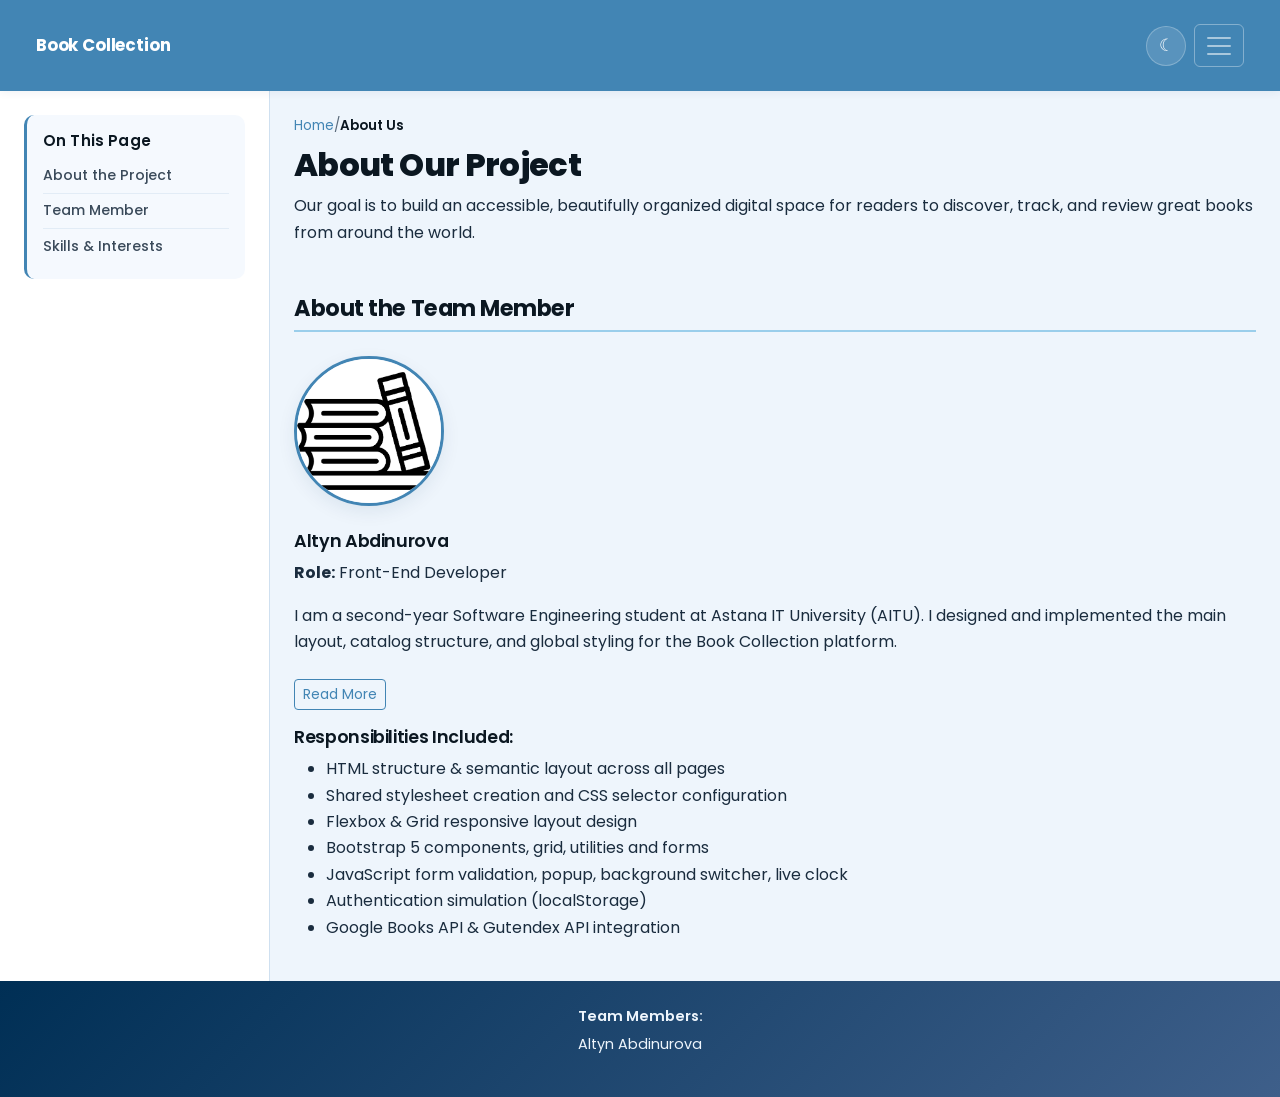
==== commit 810befb9: "upd" ====
--- a/about.html
+++ b/about.html
@@ -47,17 +47,6 @@
           <li><a href="#about-project">About the Project</a></li>
           <li><a href="#team">Team Member</a></li>
           <li><a href="#skills">Skills &amp; Interests</a></li>
-          <li><a href="#values">Our Values</a></li>
-        </ul>
-      </div>
-      <div class="sidebar-block p-3">
-        <h3 class="mb-2">Explore</h3>
-        <ul>
-          <li><a href="catalog.html">Catalog</a></li>
-          <li><a href="book-details.html">Book details</a></li>
-          <li><a href="pricing.html">Pricing</a></li>
-          <li><a href="contact.html">Contact</a></li>
-          <li><a href="account.html">My Account</a></li>
         </ul>
       </div>
     </aside>
@@ -67,16 +56,16 @@
 
       <h1 id="about-project">About Our Project</h1>
       <p>Our goal is to build an accessible, beautifully organized digital space for readers to discover, track, and review great books from around the world.</p>
-      <p>This project was created as part of the Final Project at Astana IT University, focused on HTML semantics, CSS box model, Flexbox, Grid, Bootstrap 5, JavaScript interactivity, DOM manipulation, event handling, sounds, and animations.</p>
 
       <h2 id="team" class="mt-4 mt-lg-5">About the Team Member</h2>
       <img src="imgs/logo.png" alt="Book Collection profile logo" class="profile-img my-4">
 
       <h3>Altyn Abdinurova</h3>
       <p><strong>Role:</strong> Front-End Developer</p>
-      <p>I am a second-year Software Engineering student at Astana IT University (AITU). I graduated from Lyceum No. 1 and I love listening to music. I designed and implemented the main layout, catalog structure, and global styling for the Book Collection platform.</p>
-      <button id="read-more-btn" class="btn btn-sm btn-outline-primary mt-2">Read More</button>
-      <div id="read-more-content" class="mt-3 p-3 rounded">
+      <p>I am a second-year Software Engineering student at Astana IT University (AITU). I designed and implemented the main layout, catalog structure, and global styling for the Book Collection platform.</p>
+      
+      <button id="read-more-btn" class="btn btn-sm btn-outline-primary mt-2 mb-3">Read More</button>
+      <div id="read-more-content" class="mt-3 mb-4 p-4 rounded border" style="background: var(--bg-surface-2);">
         <p class="mb-0"><strong>More about Altyn:</strong> In her free time, she enjoys exploring new JavaScript libraries, contributing to open-source projects, and reading classic literature. She believes that a clean and accessible design can make a big difference in user experience.</p>
       </div>
 
@@ -86,91 +75,16 @@
         <li>Shared stylesheet creation and CSS selector configuration</li>
         <li>Flexbox &amp; Grid responsive layout design</li>
         <li>Bootstrap 5 components, grid, utilities and forms</li>
-        <li>JavaScript form validation, accordion, popup, background switcher, live clock</li>
-        <li>Reading-streak widget (JS + localStorage)</li>
+        <li>JavaScript form validation, popup, background switcher, live clock</li>
         <li>Authentication simulation (localStorage)</li>
-        <li>Bookmark / shelf system (JS + localStorage)</li>
-        <li>Audio feedback via Web Audio API</li>
-        <li>Star rating system for books (DOM manipulation + localStorage)</li>
-        <li>Image gallery with thumbnail → main image switching</li>
-        <li>Random quote generator</li>
-        <li>Category filtering and search on the catalog page</li>
-        <li>Google Books API integration</li>
-        <li>Keyboard navigation for the navbar</li>
-        <li>"Read More" toggle for long content</li>
-        <li>Deployment via GitHub Pages</li>
+        <li>Google Books API & Gutendex API integration</li>
       </ul>
-
-      <h2 id="skills" class="mt-4 mt-lg-5">Skills &amp; Interests</h2>
-      <div class="custom-card-row my-4">
-        <article class="custom-card">
-          <img src="imgs/logo.png" alt="Education icon">
-          <h3>Education</h3>
-          <p>Second-year Software Engineering student at AITU. Graduate of Lyceum No. 1.</p>
-        </article>
-        <article class="custom-card">
-          <img src="imgs/gatsby.jpg" alt="Coding icon">
-          <h3>Coding</h3>
-          <p>Passionate about HTML, CSS, JavaScript, and building clean, minimal, responsive interfaces.</p>
-        </article>
-        <article class="custom-card">
-          <img src="imgs/hobbit.jpg" alt="Books icon">
-          <h3>Books &amp; Music</h3>
-          <p>Favorites: <em>1984</em>, <em>The Hobbit</em>, <em>Crime and Punishment</em>. Music is my focus fuel.</p>
-        </article>
-      </div>
-
-      <h2 class="mt-4 mt-lg-5">Our Reading Mission</h2>
-      <ol>
-        <li>Make great books easy to discover.</li>
-        <li>Keep the interface clean and distraction-free.</li>
-        <li>Support every reading level.</li>
-        <li>Encourage a daily 20-minute reading habit with our streak.</li>
-        <li>Celebrate authors from every era.</li>
-      </ol>
-
-      <h2 id="values" class="mt-4 mt-lg-5">Our Values</h2>
-      <p>These four principles guide every design and code decision in this project.</p>
-
-      <div class="values-grid my-4">
-        <div class="value-card p-3">
-          <h3>Accessibility</h3>
-          <p>Every page uses semantic HTML, alt text on images, and readable contrast ratios so all readers can use the site.</p>
-          <a href="contact.html">Report an issue</a>
-        </div>
-        <div class="value-card p-3">
-          <h3>Curiosity</h3>
-          <p>We surface hidden gems alongside famous classics so every visit leads to a new discovery.</p>
-          <a href="catalog.html">Explore the catalog</a>
-        </div>
-        <div class="value-card p-3">
-          <h3>Clean Design</h3>
-          <p>A calm blue palette, generous whitespace, and consistent typography keep the focus on the books.</p>
-          <a href="book-details.html">See the layout in action</a>
-        </div>
-        <div class="value-card p-3">
-          <h3>Reader-First UX</h3>
-          <p>Track your streak, save books to your shelf, and pick up right where you left off.</p>
-          <a href="account.html">Open My Account</a>
-        </div>
-      </div>
-
-      <div class="see-also my-4 p-3 p-lg-4">
-        <h3 class="mb-2">See Also</h3>
-        <ul class="mb-0">
-          <li><a href="catalog.html">Browse our full catalog</a></li>
-          <li><a href="book-details.html">Read book details</a></li>
-          <li><a href="contact.html">Get in touch with us</a></li>
-          <li><a href="account.html">Start your reading streak</a></li>
-        </ul>
-      </div>
     </main>
 
     <footer class="p-4">
       <p class="mb-1">Team Members:</p>
       <ul><li>Altyn Abdinurova</li></ul>
       <p id="datetime" class="footer-datetime"></p>
-      <button id="bg-color-btn" type="button" class="btn btn-sm btn-outline-light">Change Background</button>
     </footer>
   </div>
 
--- a/css/pages.css
+++ b/css/pages.css
@@ -441,4 +441,19 @@
 @media (max-width: 760px) {
   .reader-toolbar { top: auto; position: static; }
   .reader-header { flex-direction: column; text-align: center; }
+}
+
+/* Новый профиль */
+.profile-header {
+  transition: transform 0.3s ease, box-shadow 0.3s ease;
+}
+.profile-header:hover {
+  transform: translateY(-2px);
+  box-shadow: var(--shadow-md);
+}
+#user-avatar {
+  transition: transform 0.3s ease;
+}
+#user-avatar:hover {
+  transform: scale(1.05);
 }
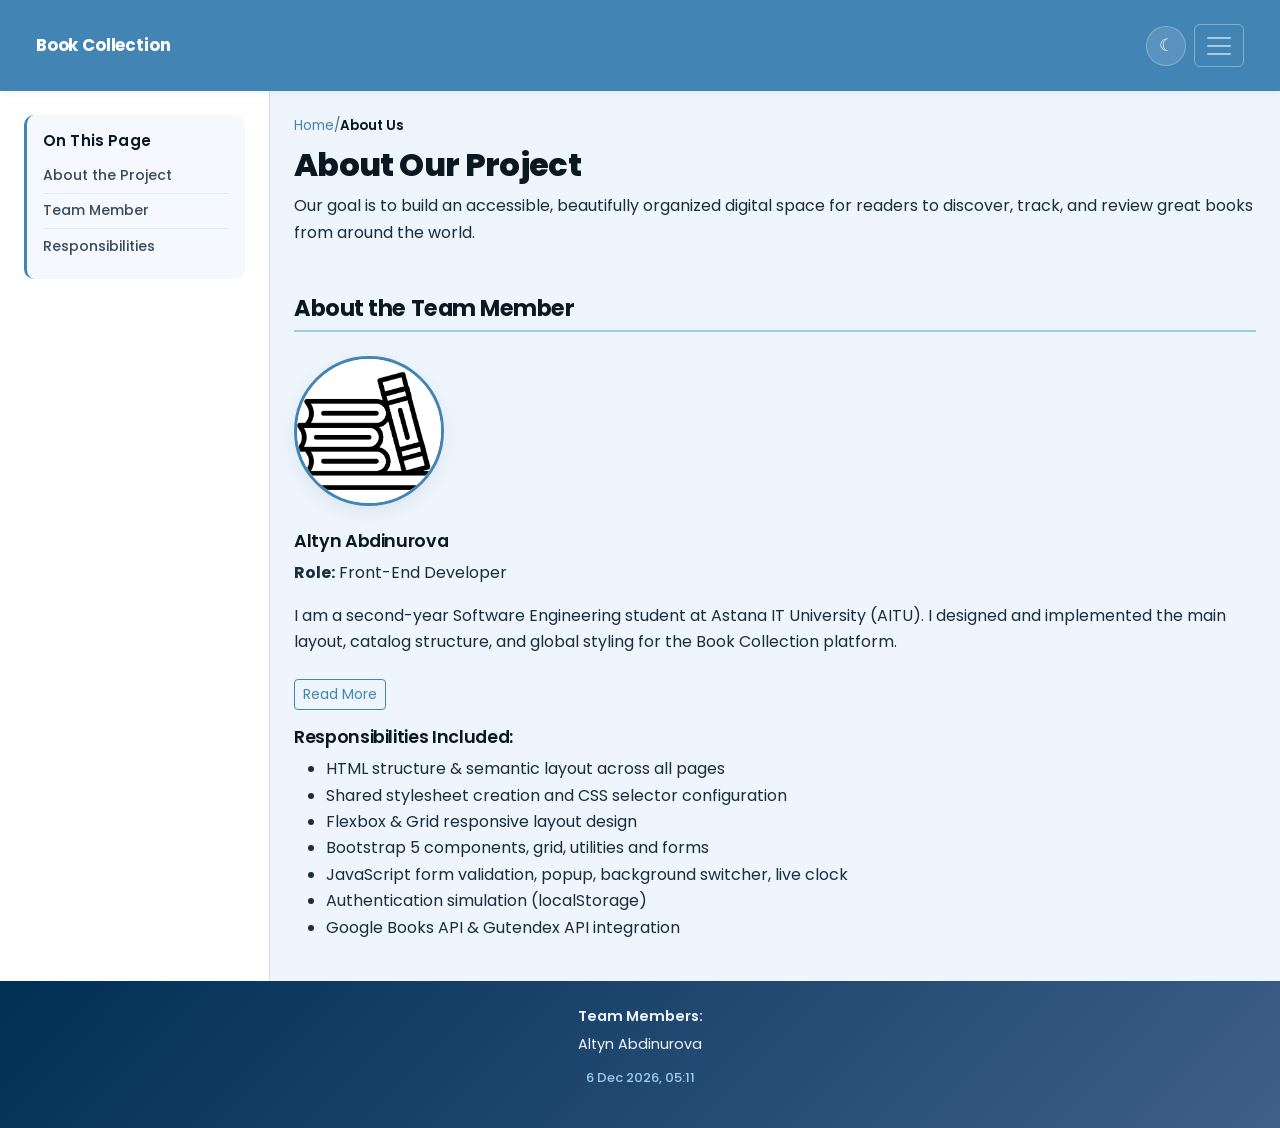
==== commit 84211b23: "upd" ====
--- a/about.html
+++ b/about.html
@@ -46,7 +46,7 @@
         <ul>
           <li><a href="#about-project">About the Project</a></li>
           <li><a href="#team">Team Member</a></li>
-          <li><a href="#skills">Skills &amp; Interests</a></li>
+          <li><a href="#responsibilities">Responsibilities</a></li>
         </ul>
       </div>
     </aside>
@@ -65,11 +65,11 @@
       <p>I am a second-year Software Engineering student at Astana IT University (AITU). I designed and implemented the main layout, catalog structure, and global styling for the Book Collection platform.</p>
       
       <button id="read-more-btn" class="btn btn-sm btn-outline-primary mt-2 mb-3">Read More</button>
-      <div id="read-more-content" class="mt-3 mb-4 p-4 rounded border" style="background: var(--bg-surface-2);">
+      <div id="read-more-content" class="mt-3 mb-4 p-4 rounded border">
         <p class="mb-0"><strong>More about Altyn:</strong> In her free time, she enjoys exploring new JavaScript libraries, contributing to open-source projects, and reading classic literature. She believes that a clean and accessible design can make a big difference in user experience.</p>
       </div>
 
-      <h3>Responsibilities Included:</h3>
+      <h3 id="responsibilities">Responsibilities Included:</h3>
       <ul>
         <li>HTML structure &amp; semantic layout across all pages</li>
         <li>Shared stylesheet creation and CSS selector configuration</li>
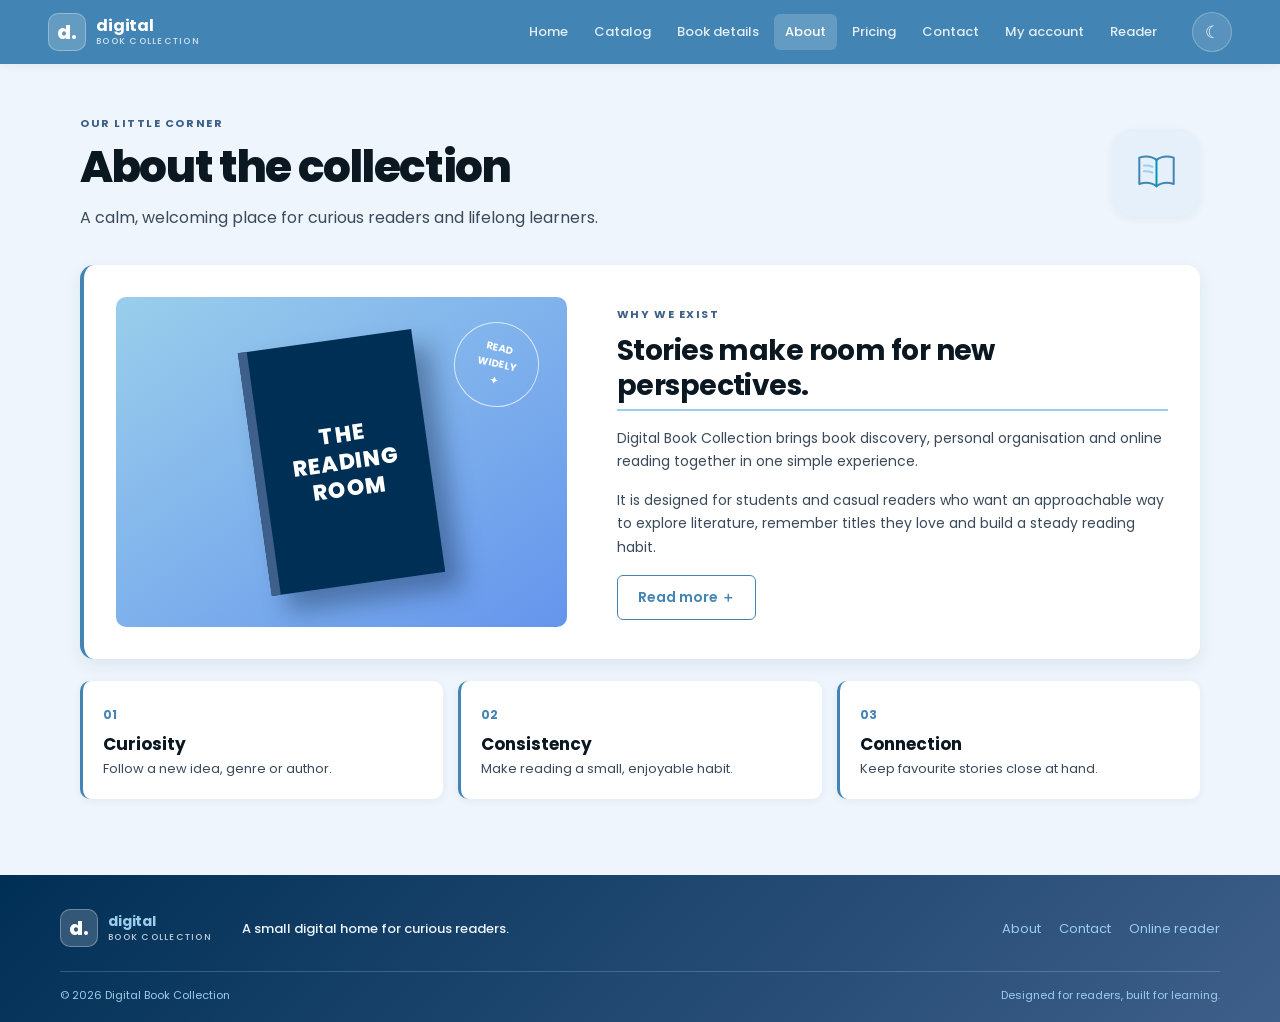
==== commit 5167a51d: "Add project files" ====
--- a/about.html
+++ b/about.html
@@ -3,94 +3,50 @@
 <head>
   <meta charset="UTF-8">
   <meta name="viewport" content="width=device-width, initial-scale=1.0">
-  <title>About Us — Digital Book Collection</title>
-  <script src="js/theme-init.js"></script>
-  <link href="https://cdn.jsdelivr.net/npm/bootstrap@5.3.2/dist/css/bootstrap.min.css" rel="stylesheet">
-  <link rel="stylesheet" href="css/variables.css">
-  <link rel="stylesheet" href="css/base.css">
-  <link rel="stylesheet" href="css/layout.css">
-  <link rel="stylesheet" href="css/components.css">
-  <link rel="stylesheet" href="css/pages.css">
+  <meta name="description" content="Digital Book Collection — discover, save and read books.">
+  <title>About | Digital Book Collection</title>
+  <script>
+    (function() {
+      try {
+        const saved = localStorage.getItem('dbc-theme');
+        document.documentElement.dataset.theme = saved || 'light';
+      } catch (error) {
+        document.documentElement.dataset.theme = 'light';
+      }
+    })();
+  </script>
+  <link rel="preconnect" href="https://fonts.googleapis.com">
+  <link rel="preconnect" href="https://fonts.gstatic.com" crossorigin>
+  <link href="https://fonts.googleapis.com/css2?family=DM+Sans:wght@400;500;600;700&family=Playfair+Display:ital,wght@0,500;0,600;0,700;1,500;1,600&display=swap" rel="stylesheet">
+  <link href="https://cdn.jsdelivr.net/npm/bootstrap@5.3.3/dist/css/bootstrap.min.css" rel="stylesheet">
+  <link rel="icon" type="image/svg+xml" href="images/favicon.svg">
+  <link rel="stylesheet" href="css/style.css">
 </head>
-<body>
-  <div class="page-grid mx-auto">
-    <header id="main-header" class="px-3 px-lg-4 py-3">
-      <nav class="navbar navbar-expand-xxl navbar-dark w-100" aria-label="Main navigation">
-        <div class="container-fluid">
-          <a class="navbar-brand" href="index.html">Book Collection</a>
-          <div class="d-flex align-items-center gap-2 ms-auto order-xxl-last">
-            <button class="theme-toggle" type="button" id="theme-toggle" aria-label="Toggle theme">☾</button>
-            <button class="navbar-toggler" type="button" data-bs-toggle="collapse" data-bs-target="#navbarMain" aria-controls="navbarMain" aria-expanded="false" aria-label="Toggle navigation">
-              <span class="navbar-toggler-icon"></span>
-            </button>
-          </div>
-          <div class="collapse navbar-collapse" id="navbarMain">
-            <ul class="navbar-nav ms-auto mb-2 mb-xxl-0">
-              <li class="nav-item"><a class="nav-link" href="index.html">Home</a></li>
-              <li class="nav-item"><a class="nav-link" href="catalog.html">Catalog</a></li>
-              <li class="nav-item"><a class="nav-link" href="book-details.html">Book Details</a></li>
-              <li class="nav-item"><a class="nav-link active" aria-current="page" href="about.html">About Us</a></li>
-              <li class="nav-item"><a class="nav-link" href="pricing.html">Pricing</a></li>
-              <li class="nav-item"><a class="nav-link" href="contact.html">Contact Us</a></li>
-              <li class="nav-item"><a class="nav-link" href="account.html">My Account</a></li>
-              <li class="nav-item"><a class="nav-link" href="reader.html">Read</a></li>
-            </ul>
-          </div>
-        </div>
-      </nav>
-    </header>
+<body data-page="about">
+<header class="site-header">
+  <div class="nav-shell">
+    <a class="brand" href="index.html"><span class="brand-mark">d.</span><span>digital<span class="brand-light">book collection</span></span></a>
+    <button class="mobile-menu" id="mobile-menu" type="button" aria-label="Open navigation" aria-expanded="false">☰</button>
+    <nav class="main-nav" id="main-nav" aria-label="Main navigation"><a class="nav-link " href="index.html">Home</a>
+<a class="nav-link " href="catalog.html">Catalog</a>
+<a class="nav-link " href="book-details.html">Book details</a>
+<a class="nav-link active" href="about.html">About</a>
+<a class="nav-link " href="pricing.html">Pricing</a>
+<a class="nav-link " href="contact.html">Contact</a>
+<a class="nav-link " href="account.html">My account</a>
+<a class="nav-link " href="reader.html">Reader</a></nav>
+    <button id="theme-toggle" class="theme-toggle" type="button" aria-label="Switch colour theme"><span class="theme-icon">☾</span></button>
+  </div>
+</header>
+<main class="container site-main">
 
-    <aside class="sidebar p-3 p-lg-4">
-      <div class="sidebar-block p-3">
-        <h3 class="mb-2">On This Page</h3>
-        <ul>
-          <li><a href="#about-project">About the Project</a></li>
-          <li><a href="#team">Team Member</a></li>
-          <li><a href="#responsibilities">Responsibilities</a></li>
-        </ul>
-      </div>
-    </aside>
+<section class="page-intro"><span class="eyebrow">OUR LITTLE CORNER</span><h1>About the collection</h1><p>A calm, welcoming place for curious readers and lifelong learners.</p></section>
+<section class="about-layout"><div class="about-art"><div class="about-stamp">READ<br>WIDELY<br>✦</div><div class="about-book">THE<br>READING<br>ROOM</div></div><div class="about-copy"><span class="eyebrow">WHY WE EXIST</span><h2>Stories make room for new perspectives.</h2><p>Digital Book Collection brings book discovery, personal organisation and online reading together in one simple experience.</p><p>It is designed for students and casual readers who want an approachable way to explore literature, remember titles they love and build a steady reading habit.</p><div id="about-more" class="more-copy" hidden><p>The collection combines a browsable catalogue with a personal bookshelf stored in the browser. Public-domain texts can be explored through the reader, while external book recommendations help visitors discover titles beyond the local selection.</p><p>This project is a front-end learning demonstration. Account information is stored locally in the current browser and is not sent to a server.</p></div><button class="btn btn-outline" id="read-more-btn" type="button" aria-expanded="false">Read more <span>＋</span></button></div></section>
+<section class="values-grid"><article><span>01</span><h3>Curiosity</h3><p>Follow a new idea, genre or author.</p></article><article><span>02</span><h3>Consistency</h3><p>Make reading a small, enjoyable habit.</p></article><article><span>03</span><h3>Connection</h3><p>Keep favourite stories close at hand.</p></article></section>
 
-    <main class="main-content p-3 p-lg-4">
-      <p class="breadcrumb mb-2"><a href="index.html">Home</a> / <span>About Us</span></p>
-
-      <h1 id="about-project">About Our Project</h1>
-      <p>Our goal is to build an accessible, beautifully organized digital space for readers to discover, track, and review great books from around the world.</p>
-
-      <h2 id="team" class="mt-4 mt-lg-5">About the Team Member</h2>
-      <img src="imgs/logo.png" alt="Book Collection profile logo" class="profile-img my-4">
-
-      <h3>Altyn Abdinurova</h3>
-      <p><strong>Role:</strong> Front-End Developer</p>
-      <p>I am a second-year Software Engineering student at Astana IT University (AITU). I designed and implemented the main layout, catalog structure, and global styling for the Book Collection platform.</p>
-      
-      <button id="read-more-btn" class="btn btn-sm btn-outline-primary mt-2 mb-3">Read More</button>
-      <div id="read-more-content" class="mt-3 mb-4 p-4 rounded border">
-        <p class="mb-0"><strong>More about Altyn:</strong> In her free time, she enjoys exploring new JavaScript libraries, contributing to open-source projects, and reading classic literature. She believes that a clean and accessible design can make a big difference in user experience.</p>
-      </div>
-
-      <h3 id="responsibilities">Responsibilities Included:</h3>
-      <ul>
-        <li>HTML structure &amp; semantic layout across all pages</li>
-        <li>Shared stylesheet creation and CSS selector configuration</li>
-        <li>Flexbox &amp; Grid responsive layout design</li>
-        <li>Bootstrap 5 components, grid, utilities and forms</li>
-        <li>JavaScript form validation, popup, background switcher, live clock</li>
-        <li>Authentication simulation (localStorage)</li>
-        <li>Google Books API & Gutendex API integration</li>
-      </ul>
-    </main>
-
-    <footer class="p-4">
-      <p class="mb-1">Team Members:</p>
-      <ul><li>Altyn Abdinurova</li></ul>
-      <p id="datetime" class="footer-datetime"></p>
-    </footer>
-  </div>
-
-  <script src="https://code.jquery.com/jquery-3.7.1.min.js"></script>
-  <script src="https://cdn.jsdelivr.net/npm/bootstrap@5.3.2/dist/js/bootstrap.bundle.min.js"></script>
-  <script src="js/shared.js"></script>
-  <script src="js/jquery-effects.js"></script>
+</main>
+<footer class="site-footer"><div class="footer-inner"><a class="brand footer-brand" href="index.html"><span class="brand-mark">d.</span><span>digital<span class="brand-light">book collection</span></span></a><p>A small digital home for curious readers.</p><div class="footer-links"><a href="about.html">About</a><a href="contact.html">Contact</a><a href="reader.html">Online reader</a></div></div><div class="footer-bottom"><span>© 2026 Digital Book Collection</span><span>Designed for readers, built for learning.</span></div></footer>
+<script src="https://cdn.jsdelivr.net/npm/bootstrap@5.3.3/dist/js/bootstrap.bundle.min.js"></script>
+<script src="js/script.js"></script>
 </body>
-</html>+</html>
--- a/css/style.css
+++ b/css/style.css
@@ -0,0 +1,560 @@
+/* ==========================================================
+   DIGITAL BOOK COLLECTION — blue theme (Poppins)
+   Sections: variables · base · header · hero · cards · catalog
+   details · about · pricing · forms · account/profile · reader
+   footer · animations · responsive
+   ========================================================== */
+@import url('https://fonts.googleapis.com/css2?family=Poppins:wght@400;500;600;700;800&display=swap');
+
+/* ---------- THEME VARIABLES ---------- */
+:root {
+  --bg-page: #eef5fc;
+  --bg-surface: #ffffff;
+  --bg-surface-2: #f5f9fe;
+  --bg-surface-3: #e6f0fa;
+  --bg-header: #4285B4;
+  --bg-footer: linear-gradient(135deg, #002F55 0%, #3E5F8A 100%);
+  --bg-input: #f8fbff;
+
+  --text-strong: #0b1721;
+  --text-primary: #1a2c3e;
+  --text-secondary: #3a4a5a;
+  --text-muted: #5b6b7b;
+  --text-on-dark: #eef5fc;
+
+  --primary: #4285B4;
+  --primary-dark: #002F55;
+  --primary-mid: #3E5F8A;
+  --primary-cornflower: #6495ED;
+  --primary-pale: #9ACEEB;
+  --primary-soft: #ABCDEF;
+  --teal: #0095B6;
+  --red: #D0021B;
+  --red-hover: #b01a2f;
+  --eyebrow: #3E5F8A;
+
+  --border: #cfe0f0;
+  --border-soft: #e2ecf6;
+  --shadow-sm: 0 2px 8px rgba(0, 47, 85, 0.06);
+  --shadow-md: 0 6px 18px rgba(0, 47, 85, 0.08);
+  --shadow-lg: 0 12px 32px rgba(0, 47, 85, 0.12);
+
+  --radius-sm: 6px;
+  --radius: 10px;
+  --radius-lg: 14px;
+
+  --t-fast: 0.15s ease;
+  --t: 0.25s ease;
+  --t-slow: 0.35s ease;
+}
+
+[data-theme="dark"] {
+  --bg-page: #0a1a2e;
+  --bg-surface: #142740;
+  --bg-surface-2: #1a3350;
+  --bg-surface-3: #1f3d5f;
+  --bg-header: #1a3350;
+  --bg-footer: linear-gradient(135deg, #04121f 0%, #0f2138 100%);
+  --bg-input: #0e1e33;
+
+  --text-strong: #f0f6fc;
+  --text-primary: #d8e5f0;
+  --text-secondary: #b8c8d8;
+  --text-muted: #8fa3bb;
+  --text-on-dark: #eef5fc;
+
+  --primary: #6495ED;
+  --primary-dark: #9ACEEB;
+  --primary-mid: #4285B4;
+  --primary-cornflower: #ABCDEF;
+  --primary-pale: #9ACEEB;
+  --primary-soft: #3E5F8A;
+  --teal: #3EC8E0;
+  --red: #ff4d63;
+  --red-hover: #e63348;
+  --eyebrow: #9ACEEB;
+
+  --border: #1e3a5f;
+  --border-soft: #223d5f;
+  --shadow-sm: 0 2px 8px rgba(0, 0, 0, 0.3);
+  --shadow-md: 0 6px 18px rgba(0, 0, 0, 0.4);
+  --shadow-lg: 0 12px 32px rgba(0, 0, 0, 0.5);
+}
+
+/* ---------- BASE ---------- */
+* { box-sizing: border-box; }
+html { scroll-behavior: smooth; }
+body {
+  margin: 0;
+  background: var(--bg-page);
+  color: var(--text-primary);
+  font-family: 'Poppins', 'Segoe UI', Tahoma, Geneva, Verdana, sans-serif;
+  line-height: 1.65;
+  min-height: 100vh;
+  transition: background-color var(--t), color var(--t);
+}
+a { color: inherit; text-decoration: none; transition: color var(--t); }
+button, input, textarea, select { font: inherit; }
+button { cursor: pointer; }
+.muted { color: var(--text-muted); }
+.w-100 { width: 100%; }
+
+.eyebrow {
+  display: block;
+  margin-bottom: 10px;
+  color: var(--eyebrow);
+  font-size: 11px;
+  font-weight: 700;
+  letter-spacing: .14em;
+}
+.site-main { max-width: 1160px; padding-top: 40px; padding-bottom: 76px; min-height: 70vh; }
+
+/* ---------- HEADER / NAV ---------- */
+.site-header {
+  position: sticky;
+  top: 0;
+  z-index: 50;
+  background: var(--bg-header);
+  box-shadow: var(--shadow-sm);
+  transition: background-color var(--t);
+}
+.nav-shell { max-width: 1240px; margin: auto; padding: 12px 28px; display: flex; align-items: center; gap: 24px; }
+.brand { display: flex; align-items: center; gap: 10px; color: #fff; font-weight: 700; letter-spacing: -.01em; line-height: 1.1; white-space: nowrap; }
+.brand:hover { color: #fff; }
+.brand-mark {
+  width: 38px; height: 38px;
+  display: grid; place-items: center;
+  background: rgba(255, 255, 255, .18);
+  border: 1px solid rgba(255, 255, 255, .3);
+  color: #fff;
+  border-radius: var(--radius);
+  font-size: 20px; font-weight: 800;
+}
+.brand-light { display: block; margin-top: 3px; color: rgba(255, 255, 255, .75); font-size: 9px; font-weight: 500; letter-spacing: .14em; text-transform: uppercase; }
+.main-nav { display: flex; align-items: center; justify-content: center; gap: 4px; margin-left: auto; }
+.nav-link { padding: 7px 11px; color: rgba(255, 255, 255, .85); font-size: 13px; font-weight: 500; border-radius: var(--radius-sm); transition: background-color var(--t), color var(--t); }
+.nav-link:hover { color: #fff; background: rgba(255, 255, 255, .12); }
+.nav-link.active { color: #fff; background: rgba(255, 255, 255, .18); }
+.nav-link:focus-visible, .brand:focus-visible { outline: 3px solid #fff; outline-offset: 2px; }
+.theme-toggle, .mobile-menu {
+  width: 40px; height: 40px; flex: none;
+  display: grid; place-items: center; padding: 0; line-height: 1;
+  background: rgba(255, 255, 255, .12);
+  border: 1px solid rgba(255, 255, 255, .25);
+  border-radius: 50%;
+  color: #fff; font-size: 17px;
+  transition: background var(--t-fast), transform var(--t-fast);
+}
+.theme-toggle:hover, .mobile-menu:hover { background: rgba(255, 255, 255, .22); transform: scale(1.06); }
+.theme-toggle:focus-visible, .mobile-menu:focus-visible { outline: 3px solid rgba(255, 255, 255, .6); outline-offset: 2px; }
+.mobile-menu { display: none; }
+
+/* ---------- BUTTONS (Bootstrap overrides) ---------- */
+.btn { border-radius: var(--radius-sm); padding: 11px 20px; font-weight: 600; font-size: 14px; transition: transform var(--t-fast), box-shadow var(--t-fast), background-color var(--t); }
+.btn:hover { transform: translateY(-2px); box-shadow: var(--shadow-md); }
+.btn:active { transform: scale(.97); }
+.btn-primary { background-color: var(--primary) !important; border: 1px solid var(--primary) !important; color: #fff !important; }
+.btn-primary:hover, .btn-primary:focus { background-color: var(--primary-mid) !important; border-color: var(--primary-mid) !important; color: #fff !important; }
+.btn-outline, .btn-ghost { background: transparent !important; border: 1px solid var(--primary) !important; color: var(--primary) !important; }
+.btn-outline:hover, .btn-ghost:hover { background: var(--primary) !important; color: #fff !important; }
+.btn.danger { color: var(--red) !important; border-color: var(--border) !important; }
+.btn.danger:hover { background: var(--red) !important; border-color: var(--red) !important; color: #fff !important; }
+
+.mini-btn {
+  padding: 4px 12px;
+  background: transparent; color: var(--primary);
+  border: 1px solid var(--primary); border-radius: 20px;
+  font-size: 11px; font-weight: 600;
+  transition: background-color var(--t), color var(--t), transform var(--t-fast);
+}
+.mini-btn:hover { background: var(--primary); color: #fff; transform: translateY(-1px); }
+.mini-btn.is-saved { background: #28a745; border-color: #28a745; color: #fff; }
+.btn.is-saved { background-color: #28a745 !important; border-color: #28a745 !important; }
+
+/* ---------- HERO ---------- */
+.hero {
+  display: grid; grid-template-columns: 1.02fr .98fr; min-height: 430px; overflow: hidden;
+  background: linear-gradient(135deg, var(--bg-surface) 0%, var(--bg-surface-2) 100%);
+  border-radius: var(--radius-lg);
+  border-left: 4px solid var(--primary);
+  box-shadow: var(--shadow-md);
+}
+.hero-copy { padding: 54px; align-self: center; }
+.hero h1 { margin: 0 0 18px; color: var(--text-strong); font-size: clamp(34px, 4.6vw, 56px); font-weight: 800; line-height: 1.12; letter-spacing: -.03em; }
+.hero h1 em { color: var(--primary); font-style: normal; }
+.lead { max-width: 480px; color: var(--text-secondary); font-size: 16px; font-weight: 400; }
+.actions { display: flex; flex-wrap: wrap; gap: 10px; margin-top: 26px; }
+.hero-note { margin-top: 24px; color: var(--text-muted); font-size: 12px; }
+.status-dot { display: inline-block; width: 8px; height: 8px; margin-right: 7px; background: #28a745; border-radius: 50%; }
+
+.hero-art { position: relative; min-height: 430px; display: grid; place-items: center; overflow: hidden; background: linear-gradient(145deg, #9ACEEB 0%, #6495ED 100%); }
+[data-theme="dark"] .hero-art { background: linear-gradient(145deg, #1f3d5f 0%, #0f2138 100%); }
+.art-orbit { position: absolute; width: 340px; height: 340px; border: 1px solid rgba(255, 255, 255, .4); border-radius: 50%; box-shadow: 0 0 0 35px rgba(255, 255, 255, .1), 0 0 0 70px rgba(255, 255, 255, .07); animation: spin 40s linear infinite; }
+.book-stack { position: relative; width: 300px; height: 300px; transform: rotate(-5deg); }
+.book { position: absolute; width: 170px; height: 240px; padding: 22px; display: flex; flex-direction: column; justify-content: space-between; color: #fff; border-radius: 5px 13px 13px 5px; border-left: 8px solid rgba(0, 0, 0, .15); box-shadow: 12px 16px 25px rgba(0, 20, 45, .3); transition: transform .4s ease; }
+.book small { font-size: 8px; letter-spacing: .15em; }
+.book strong { font-size: 21px; font-weight: 700; line-height: 1.2; }
+.book-one { background: #002F55; left: 25px; top: 5px; transform: rotate(-12deg); }
+.book-two { background: #0095B6; left: 105px; top: 25px; transform: rotate(8deg); }
+.book-three { background: #3E5F8A; left: 65px; top: 65px; transform: rotate(-1deg); }
+.hero-art:hover .book-one { transform: rotate(-17deg) translateX(-8px); }
+.hero-art:hover .book-two { transform: rotate(13deg) translateX(8px); }
+.art-caption { position: absolute; right: 25px; bottom: 20px; color: #fff; font-size: 9px; font-weight: 600; letter-spacing: .17em; }
+
+/* ---------- CARDS (shared left-accent style) ---------- */
+.stat-card, .values-grid article, .book-card, .api-book, .shelf-item, .price-card, .reader-result, .goal-card {
+  background: var(--bg-surface);
+  border: 0;
+  border-left: 3px solid var(--primary);
+  border-radius: var(--radius);
+  box-shadow: var(--shadow-sm);
+  transition: transform var(--t), box-shadow var(--t), background-color var(--t);
+}
+.stat-card:hover, .values-grid article:hover, .book-card:hover, .api-book:hover, .shelf-item:hover, .price-card:hover { transform: translateY(-3px); box-shadow: var(--shadow-md); }
+
+.stats-grid { display: grid; grid-template-columns: repeat(3, 1fr); gap: 16px; margin: 24px 0 64px; }
+.stat-card { padding: 20px 22px; }
+.stat-icon { color: var(--primary); font-size: 22px; }
+.stat-card:hover .stat-icon { display: inline-block; animation: spin .8s ease; }
+.stat-card strong { display: block; margin: 6px 0 2px; color: var(--text-strong); font-size: 18px; font-weight: 700; }
+.stat-card p { margin: 0; color: var(--text-secondary); font-size: 13px; }
+
+.section-block { margin-top: 64px; }
+.section-heading { display: flex; align-items: flex-end; justify-content: space-between; gap: 20px; margin-bottom: 22px; }
+.section-heading h2, .about-copy h2, .contact-aside h2 { margin: 0; padding-bottom: .4rem; color: var(--text-strong); font-size: clamp(22px, 2.6vw, 28px); font-weight: 700; letter-spacing: -.02em; line-height: 1.25; }
+.section-heading h2 { border-bottom: 2px solid var(--primary-pale); }
+.section-heading p { margin: 8px 0 0; color: var(--text-muted); font-size: 13px; }
+.text-link { color: var(--primary); font-size: 13px; font-weight: 600; white-space: nowrap; }
+.text-link:hover { color: var(--primary-mid); text-decoration: underline; }
+
+/* ---------- BOOKS ---------- */
+.book-grid { display: grid; grid-template-columns: repeat(4, minmax(0, 1fr)); gap: 18px; }
+.book-card { overflow: hidden; }
+.cover { position: relative; min-height: 235px; padding: 18px; display: flex; flex-direction: column; justify-content: space-between; overflow: hidden; color: #fff; }
+.cover:after { content: ""; position: absolute; inset: 9px; z-index: 3; border: 1px solid rgba(255, 255, 255, .3); pointer-events: none; }
+.cover span, .cover b, .cover small { position: relative; z-index: 1; }
+.cover span, .cover small { font-size: 8px; font-weight: 600; letter-spacing: .15em; }
+.cover b { font-size: 24px; font-weight: 800; line-height: 1.15; letter-spacing: -.02em; }
+.cover-img { position: absolute; inset: 0; z-index: 2; width: 100%; height: 100%; object-fit: cover; }
+.cover-gatsby { background: linear-gradient(145deg, #002F55, #4285B4); }
+.cover-orwell { background: linear-gradient(145deg, #1a2c3e, #6495ED); }
+.cover-hobbit { background: linear-gradient(145deg, #3E5F8A, #9ACEEB); }
+.cover-pride { background: linear-gradient(145deg, #7a1f3a, #D0021B); }
+.cover-mockingbird { background: linear-gradient(145deg, #0095B6, #9ACEEB); }
+.cover-frankenstein { background: linear-gradient(145deg, #0b1721, #3E5F8A); }
+.cover-alice { background: linear-gradient(145deg, #4285B4, #ABCDEF); }
+.cover-dorian { background: linear-gradient(145deg, #3E5F8A, #D0021B); }
+.cover-treasure { background: linear-gradient(145deg, #002F55, #0095B6); }
+.cover-jane { background: linear-gradient(145deg, #4a3552, #6495ED); }
+.cover-wild { background: linear-gradient(145deg, #0b4d5c, #4285B4); }
+.cover-brave { background: linear-gradient(145deg, #1a3350, #D0021B); }
+
+.book-meta { padding: 14px 15px 15px; }
+.book-meta h3 { margin: 0; color: var(--text-strong); font-size: 15px; font-weight: 700; line-height: 1.3; }
+.book-meta p { margin: 3px 0 9px; color: var(--text-muted); font-size: 12px; }
+.book-meta a { color: var(--primary); font-size: 12px; font-weight: 600; }
+.book-meta a:hover { text-decoration: underline; }
+.card-actions { display: flex; align-items: center; justify-content: space-between; gap: 8px; }
+.related-block { min-height: 30px; }
+
+.quote-band { margin-top: 64px; padding: 40px; text-align: center; background: var(--bg-surface-2); border: 1px dashed var(--primary-pale); border-radius: var(--radius-lg); }
+.quote-band blockquote { max-width: 700px; margin: 8px auto; color: var(--text-strong); font-size: clamp(20px, 2.6vw, 28px); font-style: italic; font-weight: 500; }
+.quote-band p { margin: 0; color: var(--text-muted); font-size: 13px; }
+
+/* ---------- API BLOCK ---------- */
+.api-label { color: var(--text-muted); font-size: 10px; font-weight: 600; letter-spacing: .14em; white-space: nowrap; }
+.api-label i { display: inline-block; width: 8px; height: 8px; margin-right: 6px; background: #28a745; border-radius: 50%; }
+.api-grid { display: grid; grid-template-columns: repeat(4, 1fr); gap: 14px; }
+.api-book { display: flex; gap: 12px; padding: 12px; min-width: 0; }
+.api-book img { width: 65px; height: 92px; object-fit: cover; background: var(--bg-surface-3); border-radius: var(--radius-sm); box-shadow: var(--shadow-sm); }
+.api-book h3 { margin: 3px 0; color: var(--text-strong); font-size: 13px; font-weight: 600; line-height: 1.3; }
+.api-book p { margin: 0; color: var(--text-muted); font-size: 11px; }
+.api-cover-fallback { width: 65px; height: 92px; display: grid; place-items: center; background: var(--bg-surface-3); color: var(--text-muted); border-radius: var(--radius-sm); font-size: 10px; font-weight: 700; }
+.api-mini { width: 65px; flex: none; }
+.api-mini .cover { min-height: 92px; padding: 6px; }
+.api-mini .cover b, .api-mini .cover span, .api-mini .cover small { display: none; }
+.status-message { padding: 10px 0; color: var(--text-muted); font-size: 13px; }
+.status-message.loading:before { content: ""; display: inline-block; width: 12px; height: 12px; margin-right: 8px; border: 2px solid var(--border); border-top-color: var(--primary); border-radius: 50%; vertical-align: -2px; animation: spin .7s linear infinite; }
+.skeleton { min-height: 116px; background: linear-gradient(90deg, var(--bg-surface) 25%, var(--bg-surface-3) 50%, var(--bg-surface) 75%); background-size: 200% 100%; animation: shimmer 1.2s infinite; }
+
+/* ---------- PAGE INTRO / CATALOG ---------- */
+.page-intro { max-width: 720px; margin: 10px 0 34px; }
+.page-intro h1 { margin: 0 0 12px; color: var(--text-strong); font-size: clamp(30px, 4.2vw, 44px); font-weight: 800; letter-spacing: -.03em; line-height: 1.15; }
+.page-intro p { max-width: 620px; margin: 0; color: var(--text-secondary); }
+.page-intro.compact { margin-bottom: 26px; }
+
+.catalog-tools { padding: 20px; background: var(--bg-surface); border-left: 3px solid var(--primary); border-radius: var(--radius); box-shadow: var(--shadow-sm); }
+.search-box { display: flex; align-items: center; gap: 10px; padding: 0 14px; background: var(--bg-input); border: 1px solid var(--border); border-radius: var(--radius-sm); transition: border-color var(--t), box-shadow var(--t); }
+.search-box:focus-within { border-color: var(--primary); box-shadow: 0 0 0 3px rgba(66, 133, 180, .2); }
+.search-box span { color: var(--text-muted); font-size: 22px; }
+.search-box input { width: 100%; padding: 11px 0; background: transparent; border: 0; outline: 0; color: var(--text-primary); font-size: 14px; }
+.filter-row { display: flex; flex-wrap: wrap; gap: 8px; margin-top: 14px; }
+.filter-chip, .billing-btn { padding: 6px 16px; background: transparent; color: var(--primary); border: 1px solid var(--primary); border-radius: 20px; font-size: 13px; font-weight: 500; transition: background-color var(--t), color var(--t), transform var(--t-fast); }
+.filter-chip:hover, .billing-btn:hover { transform: translateY(-1px); background: var(--bg-surface-3); }
+.filter-chip.active, .billing-btn.active { background: var(--primary); border-color: var(--primary); color: #fff; }
+.results-line { display: flex; justify-content: space-between; align-items: center; margin: 20px 2px 12px; color: var(--text-muted); font-size: 12px; }
+.sort-label { display: inline-flex; align-items: center; gap: 8px; }
+.sort-label select { padding: 4px 8px; background: var(--bg-input); color: var(--text-primary); border: 1px solid var(--border); border-radius: var(--radius-sm); font-size: 12px; }
+.empty-state { padding: 40px; text-align: center; color: var(--text-muted); background: var(--bg-surface); border: 1px dashed var(--primary-pale); border-radius: var(--radius); font-style: italic; }
+
+/* ---------- DETAILS ---------- */
+.detail-layout { display: grid; grid-template-columns: 300px 1fr; gap: 40px; padding: 30px; background: var(--bg-surface); border-left: 4px solid var(--primary); border-radius: var(--radius-lg); box-shadow: var(--shadow-md); }
+.detail-cover .cover { min-height: 390px; border-radius: var(--radius-sm); box-shadow: var(--shadow-md); }
+.detail-copy h2 { margin: 0 0 4px; color: var(--text-strong); font-size: clamp(26px, 3.4vw, 36px); font-weight: 800; letter-spacing: -.03em; line-height: 1.15; }
+.detail-author { margin-bottom: 18px; color: var(--primary); font-weight: 500; }
+.detail-copy p { color: var(--text-secondary); font-size: 14px; }
+.serif-heading { margin: 8px 0; color: var(--text-strong); font-size: 18px; font-weight: 700; }
+.detail-facts { display: flex; flex-wrap: wrap; gap: 14px; margin: 20px 0; }
+.detail-facts div { min-width: 120px; padding: 10px 14px; background: var(--bg-surface-2); border-radius: var(--radius-sm); color: var(--text-muted); font-size: 11px; }
+.detail-facts strong { display: block; color: var(--text-strong); font-size: 14px; }
+.detail-actions { display: flex; flex-wrap: wrap; gap: 10px; margin-top: 22px; }
+.inline-feedback { min-height: 20px; margin-top: 12px; color: var(--primary); font-size: 13px; }
+
+/* ---------- ABOUT ---------- */
+.about-layout { display: grid; grid-template-columns: .9fr 1.1fr; gap: 50px; align-items: center; padding: 32px; background: var(--bg-surface); border-left: 4px solid var(--primary); border-radius: var(--radius-lg); box-shadow: var(--shadow-md); }
+.about-art { position: relative; min-height: 330px; display: grid; place-items: center; overflow: hidden; background: linear-gradient(145deg, #9ACEEB, #6495ED); border-radius: var(--radius); }
+[data-theme="dark"] .about-art { background: linear-gradient(145deg, #1f3d5f, #0f2138); }
+.about-book { width: 175px; height: 245px; display: grid; place-items: center; background: #002F55; color: #fff; border-left: 9px solid #3E5F8A; box-shadow: 15px 18px 25px rgba(0, 20, 45, .35); font-size: 22px; font-weight: 800; line-height: 1.25; letter-spacing: .04em; text-align: center; transform: rotate(-8deg); }
+.about-stamp { position: absolute; top: 25px; right: 28px; width: 85px; height: 85px; display: grid; place-items: center; color: #fff; border: 1px solid rgba(255, 255, 255, .7); border-radius: 50%; font-size: 10px; font-weight: 700; text-align: center; transform: rotate(12deg); }
+.about-copy p { color: var(--text-secondary); font-size: 14px; }
+.about-copy h2 { margin-bottom: 16px; border-bottom: 2px solid var(--primary-pale); }
+.more-copy { padding-top: 4px; }
+.values-grid { display: grid; grid-template-columns: repeat(3, 1fr); gap: 15px; margin-top: 22px; }
+.values-grid article { padding: 20px; }
+.values-grid article span { color: var(--primary); font-size: 12px; font-weight: 700; }
+.values-grid h3 { margin: 6px 0 4px; color: var(--text-strong); font-size: 17px; font-weight: 700; }
+.values-grid p { margin: 0; color: var(--text-secondary); font-size: 13px; }
+
+/* ---------- PRICING ---------- */
+.pricing-wrap { padding: 28px; background: var(--bg-surface-2); border-radius: var(--radius-lg); box-shadow: var(--shadow-sm); }
+.billing-switch { display: flex; justify-content: center; gap: 8px; margin-bottom: 26px; }
+.billing-btn span { margin-left: 5px; font-size: 10px; font-weight: 700; }
+.pricing-grid { display: grid; grid-template-columns: repeat(3, 1fr); gap: 16px; }
+.price-card { position: relative; padding: 24px; }
+.featured-price { border-left-color: var(--red); background: var(--bg-surface); box-shadow: var(--shadow-md); }
+.popular-tag { position: absolute; top: 15px; right: 15px; padding: 4px 10px; background: var(--red); color: #fff; border-radius: 20px; font-size: 9px; font-weight: 700; letter-spacing: .1em; }
+.plan-kicker { color: var(--eyebrow); font-size: 10px; font-weight: 700; letter-spacing: .14em; }
+.price-card h2 { margin: 8px 0; color: var(--text-strong); font-size: 22px; font-weight: 700; }
+.plan-desc { min-height: 36px; color: var(--text-muted); font-size: 13px; }
+.price { margin: 18px 0; }
+.price strong { color: var(--primary); font-size: 36px; font-weight: 800; letter-spacing: -.03em; }
+.price strong.pop { display: inline-block; animation: pop .35s ease; }
+.price span { color: var(--text-muted); font-size: 12px; }
+.price-card ul { min-height: 120px; margin: 0 0 18px; padding: 0; list-style: none; }
+.price-card li { padding: 6px 0; color: var(--text-secondary); border-bottom: 1px solid var(--border-soft); font-size: 13px; }
+.price-card li:last-child { border-bottom: 0; }
+.pricing-note { margin: 20px 0 0; text-align: center; color: var(--text-muted); font-size: 12px; }
+
+/* ---------- FORMS ---------- */
+.contact-layout { display: grid; grid-template-columns: .8fr 1.2fr; gap: 24px; }
+.contact-aside, .auth-welcome { display: flex; flex-direction: column; background: var(--bg-footer); color: #fff; border-radius: var(--radius-lg); box-shadow: var(--shadow-md); }
+.contact-aside { align-items: flex-start; padding: 32px; }
+.contact-aside .eyebrow, .auth-welcome .eyebrow { color: var(--primary-pale); }
+.contact-aside h2 { margin: 14px 0; color: #fff; border: 0; }
+.contact-aside p, .auth-welcome p { color: #d6e4f2; font-size: 13px; }
+.contact-mark { width: 62px; height: 62px; display: grid; place-items: center; border: 1px solid rgba(255, 255, 255, .4); border-radius: 50%; font-size: 30px; }
+.contact-detail { width: 100%; margin-top: 16px; padding-top: 14px; border-top: 1px solid rgba(255, 255, 255, .25); }
+.contact-detail span { display: block; color: var(--primary-pale); font-size: 10px; font-weight: 600; letter-spacing: .15em; }
+.contact-detail strong { font-size: 13px; }
+
+.form-card, .auth-card { padding: 30px; background: var(--bg-surface); border-left: 4px solid var(--primary); border-radius: var(--radius-lg); box-shadow: var(--shadow-md); }
+.form-card h2, .auth-form h2 { margin: 0 0 20px; color: var(--text-strong); font-size: 22px; font-weight: 700; }
+.form-row { display: grid; grid-template-columns: 1fr 1fr; gap: 14px; }
+.field { min-width: 0; margin-bottom: 14px; }
+.field label, .reader-search label { display: block; margin-bottom: 6px; color: var(--text-strong); font-size: 12px; font-weight: 600; }
+.field input, .field textarea, .reader-search input {
+  width: 100%; padding: 10px 12px;
+  background: var(--bg-input); color: var(--text-primary);
+  border: 1px solid var(--border); border-radius: var(--radius-sm);
+  outline: none; font-size: 14px;
+  transition: border-color var(--t), box-shadow var(--t);
+}
+.field input::placeholder, .field textarea::placeholder, .reader-search input::placeholder { color: var(--text-muted); opacity: .7; }
+.field input:focus, .field textarea:focus, .reader-search input:focus { border-color: var(--primary); box-shadow: 0 0 0 3px rgba(66, 133, 180, .2); }
+[data-theme="dark"] .field input:focus, [data-theme="dark"] .field textarea:focus, [data-theme="dark"] .reader-search input:focus { box-shadow: 0 0 0 3px rgba(100, 149, 237, .3); }
+.field input.invalid, .field textarea.invalid { border-color: var(--red); box-shadow: 0 0 0 3px rgba(208, 2, 27, .12); }
+.field textarea { resize: vertical; }
+.field-error { display: block; min-height: 15px; padding-top: 3px; color: var(--red); font-size: 12px; font-weight: 500; }
+.form-feedback { min-height: 18px; color: var(--primary); font-size: 13px; font-weight: 500; }
+.strength { height: 4px; margin-top: 6px; overflow: hidden; background: var(--bg-surface-3); border-radius: 4px; }
+.strength i { display: block; width: 0; height: 100%; background: var(--red); transition: width .3s, background .3s; }
+.strength[data-level="1"] i, .strength[data-level="2"] i { width: 35%; }
+.strength[data-level="3"] i { width: 60%; background: #e0a100; }
+.strength[data-level="4"] i, .strength[data-level="5"] i { width: 100%; background: #28a745; }
+
+/* ---------- ACCOUNT / PROFILE ---------- */
+.auth-layout { display: grid; grid-template-columns: .8fr 1.2fr; gap: 24px; align-items: stretch; }
+.auth-welcome { justify-content: center; padding: 36px; overflow: hidden; }
+.auth-welcome h2 { margin: 10px 0; color: #fff; font-size: clamp(28px, 3.4vw, 36px); font-weight: 800; line-height: 1.15; }
+.auth-welcome p { max-width: 270px; }
+.mini-shelf { display: flex; align-items: flex-end; gap: 6px; height: 90px; margin-top: 30px; }
+.mini-shelf i { display: block; width: 35px; height: 75px; background: #9ACEEB; border-radius: 4px 4px 1px 1px; box-shadow: inset 5px 0 rgba(0, 0, 0, .15); }
+.mini-shelf i:nth-child(2) { height: 62px; background: #6495ED; }
+.mini-shelf i:nth-child(3) { height: 84px; background: #ABCDEF; }
+.mini-shelf i:nth-child(4) { height: 68px; background: #0095B6; }
+.mini-shelf i:nth-child(5) { height: 78px; background: #4285B4; }
+.auth-tabs { display: flex; gap: 6px; margin-bottom: 22px; padding: 5px; background: var(--bg-surface-2); border-radius: var(--radius); }
+.auth-tab { flex: 1; padding: 9px 12px; background: transparent; color: var(--text-secondary); border: 0; border-radius: var(--radius-sm); font-size: 14px; font-weight: 600; transition: background-color var(--t), color var(--t); }
+.auth-tab:hover { background: var(--bg-surface-3); color: var(--text-strong); }
+.auth-tab.active { background: var(--bg-surface); color: var(--text-strong); box-shadow: var(--shadow-sm); font-weight: 700; }
+.auth-form .muted { margin: -12px 0 20px; font-size: 12px; }
+.password-hint { color: var(--text-muted); font-size: 12px; }
+
+.profile-area { padding: 30px; background: var(--bg-surface); border-left: 4px solid var(--primary); border-radius: var(--radius-lg); box-shadow: var(--shadow-md); }
+.profile-head { display: flex; align-items: center; justify-content: space-between; gap: 20px; padding-bottom: 22px; border-bottom: 1px solid var(--border-soft); }
+.profile-head h2 { margin: 0; color: var(--text-strong); font-size: 26px; font-weight: 800; }
+.profile-actions { display: flex; flex-wrap: wrap; gap: 8px; }
+.profile-details { display: grid; grid-template-columns: repeat(3, 1fr); gap: 12px; margin: 20px 0; }
+.profile-details div { min-width: 0; padding: 14px; background: var(--bg-surface-2); border-radius: var(--radius-sm); }
+.profile-details span { display: block; color: var(--text-muted); font-size: 10px; letter-spacing: .1em; text-transform: uppercase; }
+.profile-details strong { color: var(--text-strong); font-size: 14px; overflow-wrap: anywhere; }
+.goal-card { display: flex; align-items: center; justify-content: space-between; gap: 24px; margin-bottom: 34px; padding: 22px 26px; background: var(--bg-surface-2); }
+.goal-card > div:first-child { flex: 1; }
+.goal-card h3 { margin: 0 0 12px; color: var(--text-strong); font-size: 18px; font-weight: 700; }
+.progress-bar { display: block; height: 8px; overflow: hidden; background: var(--bg-surface-3); border-radius: 10px; }
+.progress-bar i { display: block; height: 100%; background: linear-gradient(90deg, var(--primary) 0%, var(--primary-mid) 100%); border-radius: 10px; transition: width var(--t-slow); }
+.goal-controls { display: flex; align-items: center; gap: 12px; }
+.goal-controls strong { color: var(--primary); font-size: 26px; font-weight: 800; }
+.shelf-grid { display: grid; grid-template-columns: repeat(4, 1fr); gap: 14px; margin-top: 15px; }
+.shelf-item { display: block; padding: 10px; }
+.shelf-item .cover { min-height: 130px; padding: 12px; border-radius: var(--radius-sm); }
+.shelf-item .cover b { font-size: 16px; }
+.shelf-item h3 { margin: 9px 0 0; color: var(--text-strong); font-size: 14px; font-weight: 700; }
+.shelf-item p { margin: 0; color: var(--text-muted); font-size: 11px; }
+.shelf-actions { display: flex; flex-wrap: wrap; gap: 6px; margin-top: 8px; }
+
+/* ---------- READER ---------- */
+.reader-search { padding: 22px; background: var(--bg-surface); border-left: 3px solid var(--primary); border-radius: var(--radius); box-shadow: var(--shadow-sm); }
+.reader-search-row { display: flex; gap: 10px; }
+.reader-search input { flex: 1; }
+.reader-search .small { margin: 9px 0 0; font-size: 12px; }
+.reader-results { display: grid; grid-template-columns: repeat(2, 1fr); gap: 10px; margin-top: 12px; }
+.reader-result { display: flex; align-items: center; justify-content: space-between; gap: 12px; padding: 14px; }
+.reader-result h3 { margin: 0; color: var(--text-strong); font-size: 15px; font-weight: 700; }
+.reader-result p { margin: 2px 0 0; color: var(--text-muted); font-size: 12px; }
+.reader-content { margin-top: 26px; padding: 30px; background: var(--bg-surface); border-radius: var(--radius); box-shadow: var(--shadow-md); }
+[data-theme="dark"] .reader-content { background: #16283f; }
+.reader-toolbar { display: flex; justify-content: space-between; gap: 15px; padding-bottom: 18px; border-bottom: 2px solid var(--border-soft); }
+.reader-toolbar h2 { margin: 0; color: var(--text-strong); font-size: 24px; font-weight: 800; }
+.reader-toolbar p { margin: 4px 0; font-size: 12px; }
+.reader-text { max-width: 720px; margin: 25px auto; color: var(--text-primary); font: 17px/1.85 Georgia, 'Times New Roman', serif; white-space: pre-wrap; }
+
+/* ---------- FOOTER ---------- */
+.site-footer { padding: 34px max(28px, calc((100% - 1160px) / 2)) 18px; background: var(--bg-footer); color: var(--text-on-dark); font-size: 14px; transition: background var(--t); }
+.footer-inner { display: flex; align-items: center; flex-wrap: wrap; gap: 30px; }
+.footer-inner p { margin: 0 auto 0 0; color: var(--text-on-dark); font-size: 13px; font-weight: 500; }
+.footer-links { display: flex; flex-wrap: wrap; gap: 18px; font-size: 13px; }
+.site-footer a { color: var(--primary-pale); }
+.site-footer a:hover { color: #fff; text-decoration: underline; }
+.footer-brand, .footer-brand:hover { color: #fff; }
+.footer-bottom { display: flex; justify-content: space-between; gap: 8px; margin-top: 24px; padding-top: 14px; border-top: 1px solid rgba(255, 255, 255, .18); color: var(--primary-pale); font-size: 11px; }
+
+/* ---------- TOAST ---------- */
+.toast { position: fixed; left: 50%; bottom: 26px; z-index: 100; width: auto; max-width: 90vw; padding: 11px 20px; background: var(--primary-dark); color: #fff; border: 0; border-radius: var(--radius); box-shadow: var(--shadow-lg); font-size: 13px; font-weight: 500; text-align: center; opacity: 0; pointer-events: none; transform: translate(-50%, 30px); transition: opacity .3s, transform .3s; }
+.toast.show { opacity: 1; transform: translate(-50%, 0); }
+[data-theme="dark"] .toast { background: #9ACEEB; color: #0a1a2e; }
+
+/* ---------- ANIMATIONS ---------- */
+.reveal { opacity: 0; }
+.reveal.in { opacity: 1; animation: rise .6s ease-out; }
+@keyframes rise { from { opacity: 0; transform: translateY(22px); } to { opacity: 1; transform: none; } }
+@keyframes pop { from { transform: scale(.8); opacity: .3; } to { transform: none; opacity: 1; } }
+@keyframes spin { to { transform: rotate(360deg); } }
+@keyframes shimmer { to { background-position: -200% 0; } }
+:focus-visible { outline: 2px solid var(--primary); outline-offset: 2px; }
+@media (prefers-reduced-motion: reduce) { * { animation: none !important; transition: none !important; } .reveal { opacity: 1; } }
+
+/* ---------- RESPONSIVE ---------- */
+@media (max-width: 1050px) {
+  .nav-shell { gap: 12px; padding: 12px 18px; }
+  .main-nav { gap: 0; }
+  .nav-link { padding: 7px 8px; font-size: 12px; }
+  .brand { font-size: 14px; }
+  .book-grid { grid-template-columns: repeat(3, 1fr); }
+  .api-grid { grid-template-columns: repeat(2, 1fr); }
+}
+@media (max-width: 780px) {
+  .nav-shell { flex-wrap: wrap; }
+  .mobile-menu { display: grid; margin-left: auto; }
+  .theme-toggle { order: 2; }
+  .main-nav { display: none; order: 3; flex-wrap: wrap; justify-content: flex-start; width: 100%; margin: 0; padding: 8px 0 2px; }
+  .main-nav.open { display: flex; }
+  .site-main { padding-top: 28px; padding-bottom: 50px; }
+  .hero { grid-template-columns: 1fr; }
+  .hero-copy { padding: 36px 28px; }
+  .hero-art { min-height: 330px; }
+  .stats-grid { margin-bottom: 48px; }
+  .book-grid { grid-template-columns: repeat(2, 1fr); }
+  .detail-layout { grid-template-columns: 220px 1fr; gap: 24px; padding: 22px; }
+  .detail-cover .cover { min-height: 310px; }
+  .about-layout { gap: 25px; padding: 22px; }
+  .contact-layout, .auth-layout { grid-template-columns: 1fr; }
+  .auth-welcome { min-height: 250px; }
+  .pricing-grid { grid-template-columns: 1fr; }
+  .price-card ul { min-height: 0; }
+  .profile-details { grid-template-columns: 1fr 1fr; }
+  .shelf-grid { grid-template-columns: repeat(3, 1fr); }
+}
+@media (max-width: 520px) {
+  .nav-shell { padding: 10px 14px; }
+  .brand-mark { width: 35px; height: 35px; }
+  .site-main { padding-left: 16px; padding-right: 16px; }
+  .hero-copy { padding: 30px 20px; }
+  .hero-art { min-height: 280px; }
+  .book-stack { transform: scale(.82) rotate(-5deg); }
+  .stats-grid { grid-template-columns: 1fr; gap: 10px; }
+  .section-heading { flex-direction: column; align-items: flex-start; gap: 8px; }
+  .book-grid { grid-template-columns: repeat(2, minmax(0, 1fr)); gap: 10px; }
+  .cover { min-height: 190px; padding: 14px; }
+  .cover b { font-size: 19px; }
+  .book-meta { padding: 11px; }
+  .book-meta h3 { font-size: 13px; }
+  .book-meta p, .book-meta a { font-size: 11px; }
+  .api-grid { grid-template-columns: 1fr; }
+  .detail-layout { grid-template-columns: 1fr; padding: 17px; }
+  .detail-cover { width: 100%; max-width: 230px; margin: auto; }
+  .detail-cover .cover { min-height: 300px; }
+  .about-layout { grid-template-columns: 1fr; padding: 16px; }
+  .about-art { min-height: 260px; }
+  .values-grid { grid-template-columns: 1fr; }
+  .form-card, .auth-card { padding: 20px; }
+  .form-row { grid-template-columns: 1fr; gap: 0; }
+  .reader-search-row { flex-direction: column; }
+  .reader-results { grid-template-columns: 1fr; }
+  .reader-toolbar { flex-direction: column; }
+  .profile-area { padding: 18px; }
+  .profile-head { flex-direction: column; align-items: flex-start; }
+  .profile-details { grid-template-columns: 1fr; }
+  .goal-card { flex-direction: column; align-items: flex-start; }
+  .shelf-grid { grid-template-columns: repeat(2, 1fr); }
+  .footer-inner { gap: 15px; }
+  .footer-inner p { width: 100%; order: 3; }
+  .footer-bottom { flex-direction: column; }
+  .quote-band { padding: 30px 18px; }
+  .toast { bottom: 16px; }
+}
+
+/* ==========================================================
+   ADDED FOR REQUIREMENTS — centering without Bootstrap,
+   page icons (images/), 404 page
+   ========================================================== */
+.site-main { width: 100%; margin-left: auto; margin-right: auto; padding-left: 20px; padding-right: 20px; }
+
+.page-intro { position: relative; padding-right: 110px; }
+.page-intro::after { content: ""; position: absolute; right: 0; top: 50%; width: 88px; height: 88px; transform: translateY(-50%); background: var(--bg-surface-3) center / 62% no-repeat; border-radius: 22px; box-shadow: var(--shadow-sm); transition: transform var(--t); }
+.page-intro:hover::after { transform: translateY(-50%) rotate(-6deg) scale(1.05); }
+body[data-page="catalog"] .page-intro::after { background-image: url(../images/icon-catalog.svg); }
+body[data-page="book-details"] .page-intro::after, body[data-page="about"] .page-intro::after { background-image: url(../images/icon-details.svg); }
+body[data-page="pricing"] .page-intro::after { background-image: url(../images/icon-pricing.svg); }
+body[data-page="contact"] .page-intro::after { background-image: url(../images/icon-contact.svg); }
+body[data-page="account"] .page-intro::after, body[data-page="profile"] .page-intro::after { background-image: url(../images/icon-account.svg); }
+body[data-page="reader"] .page-intro::after { background-image: url(../images/icon-reader.svg); }
+body[data-page="404"] .page-intro::after { display: none; }
+@media (max-width: 700px) { .page-intro { padding-right: 0; } .page-intro::after { display: none; } }
+
+.not-found { text-align: center; padding: 60px 20px; background: var(--bg-surface); border-left: 4px solid var(--primary); border-radius: var(--radius-lg); box-shadow: var(--shadow-md); }
+.not-found strong { display: block; color: var(--primary); font-size: clamp(60px, 14vw, 120px); font-weight: 800; line-height: 1; letter-spacing: -.04em; }
+.not-found p { max-width: 460px; margin: 10px auto 24px; color: var(--text-secondary); }
+
+.page-intro { max-width: none; }
+.page-intro p, .page-intro h1 { max-width: 640px; }
